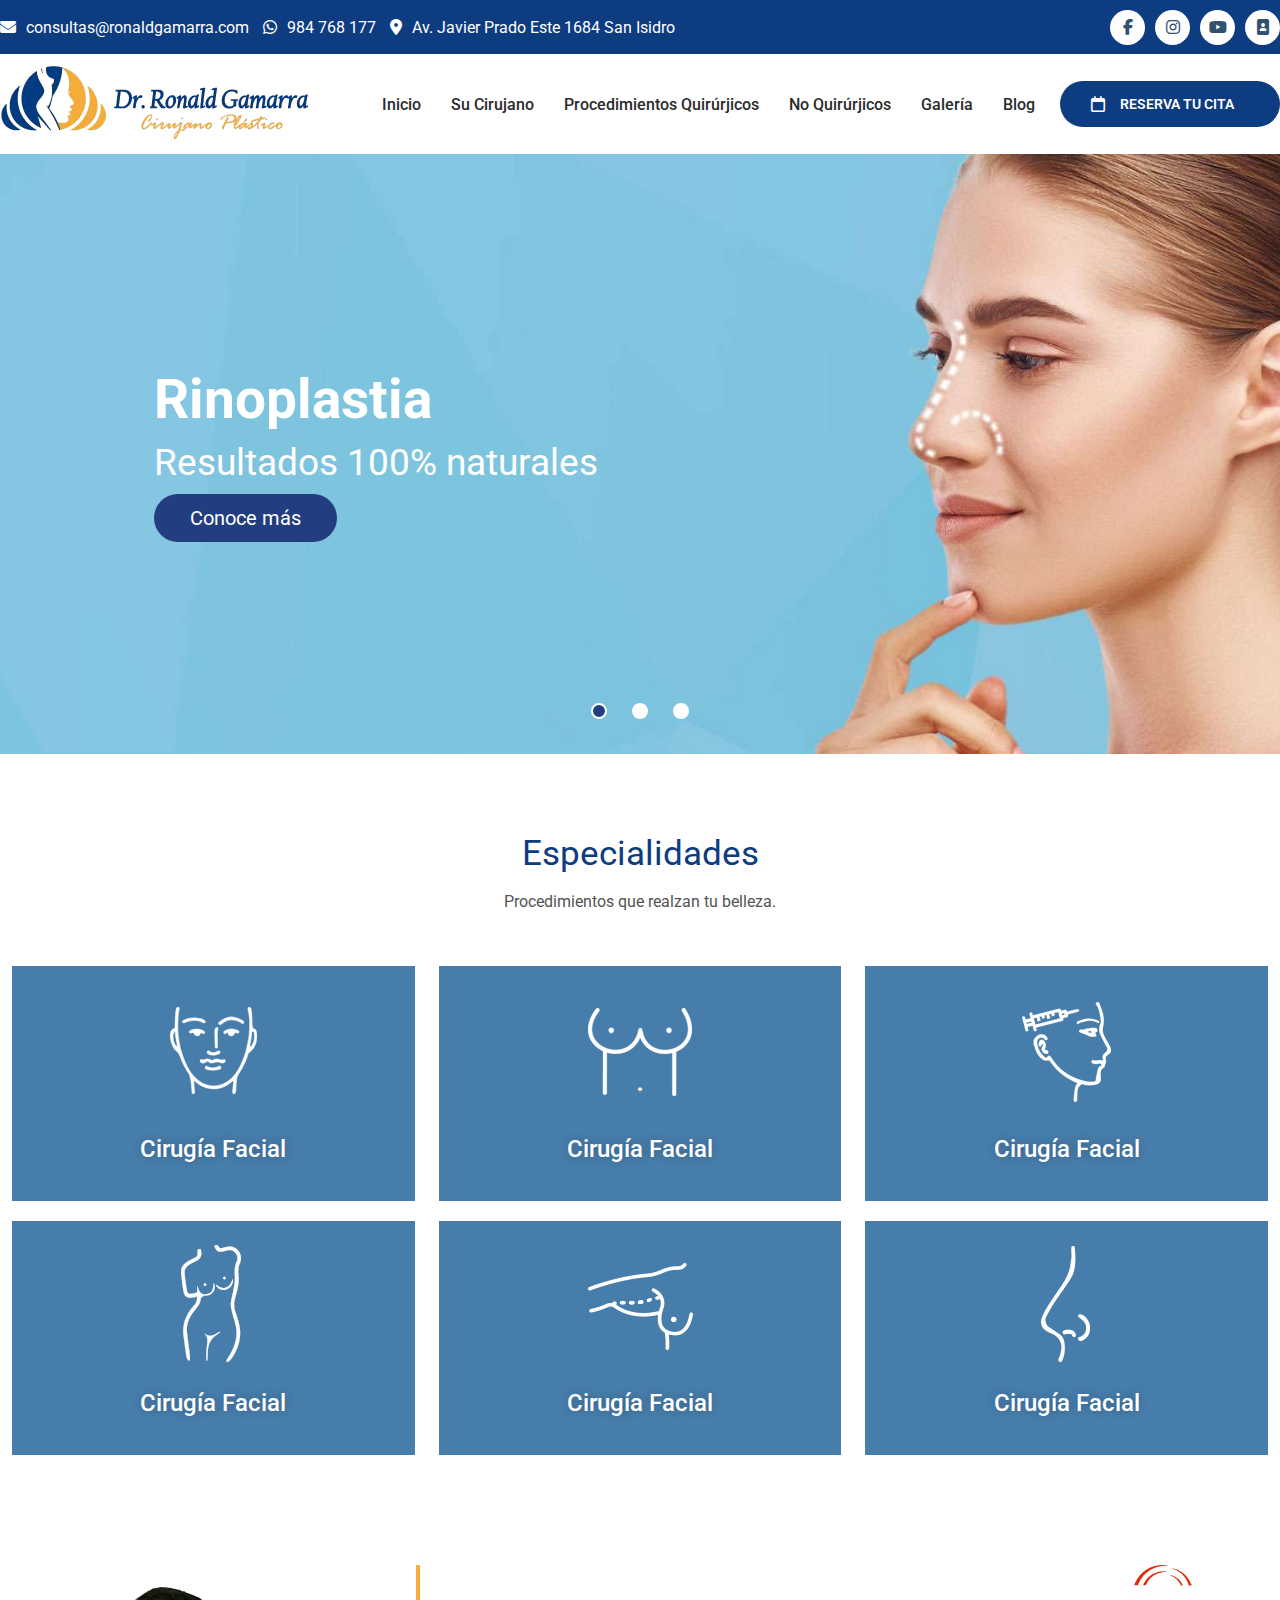
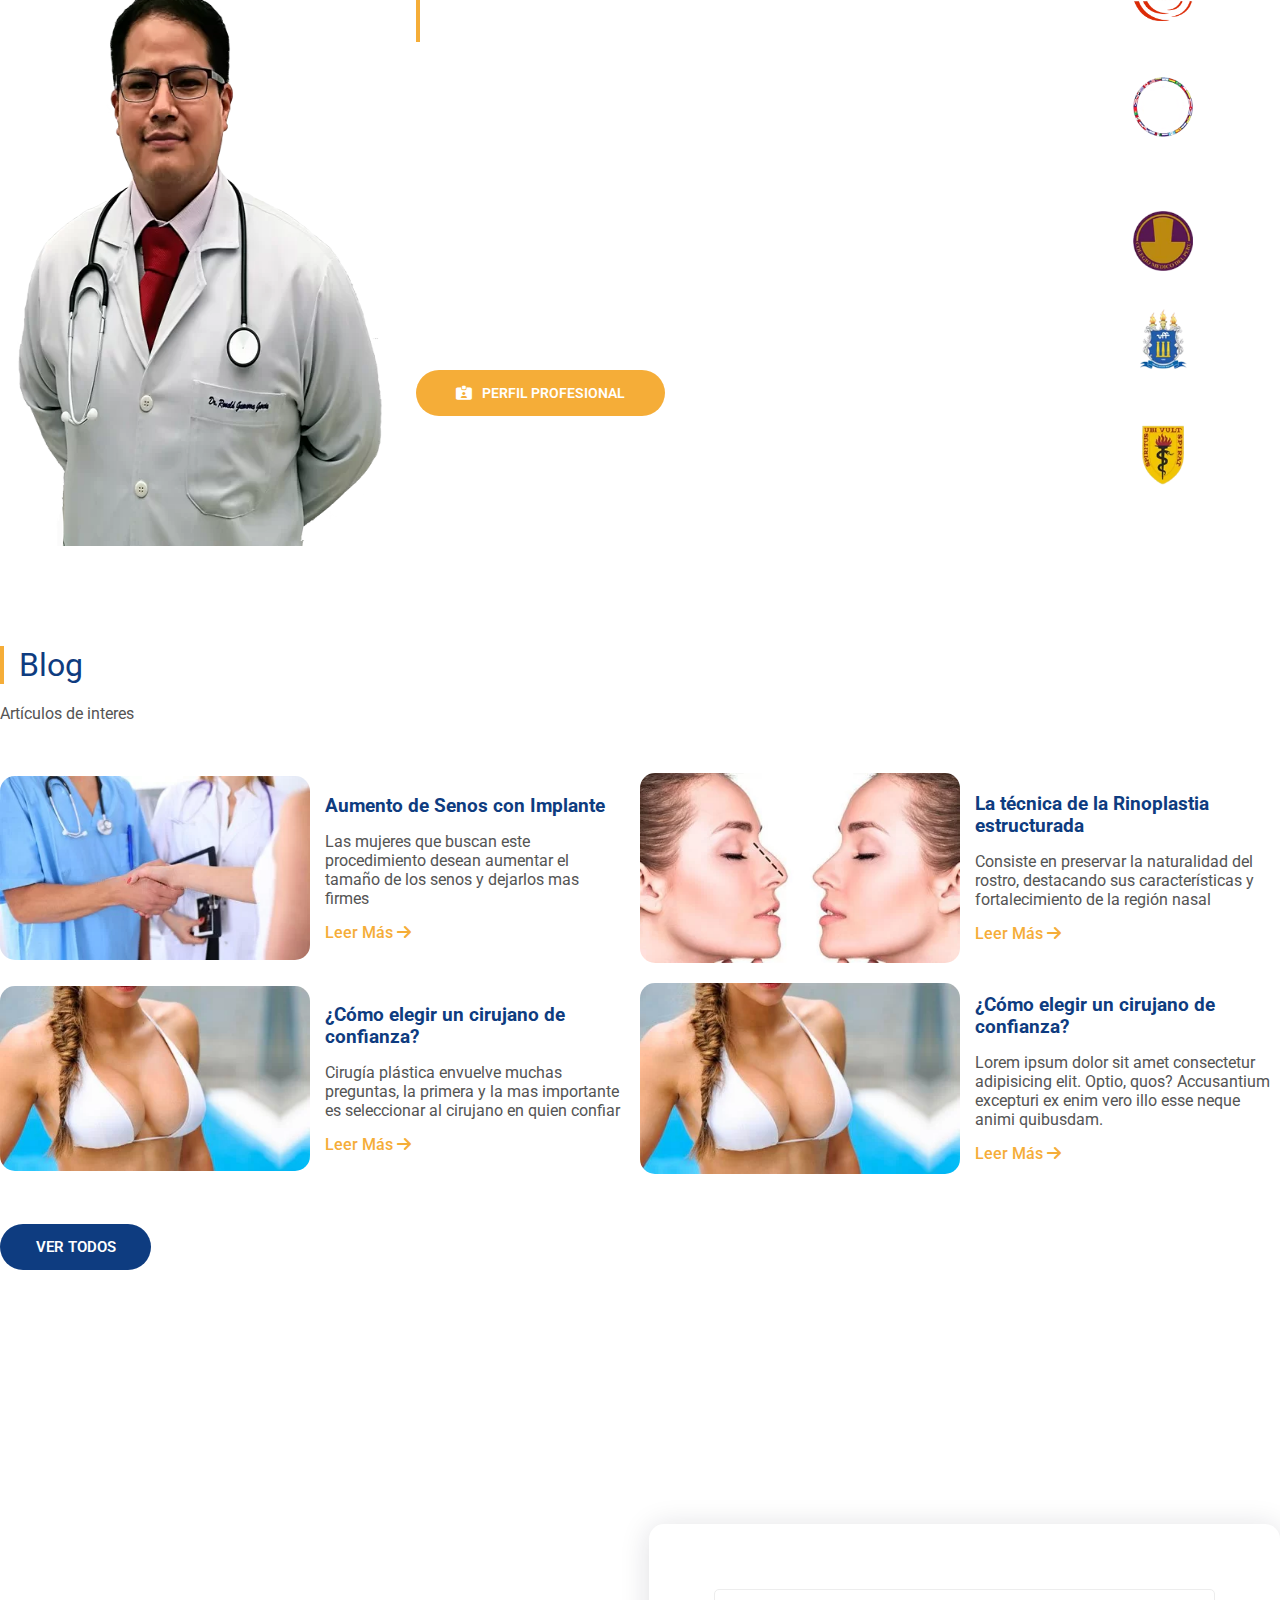
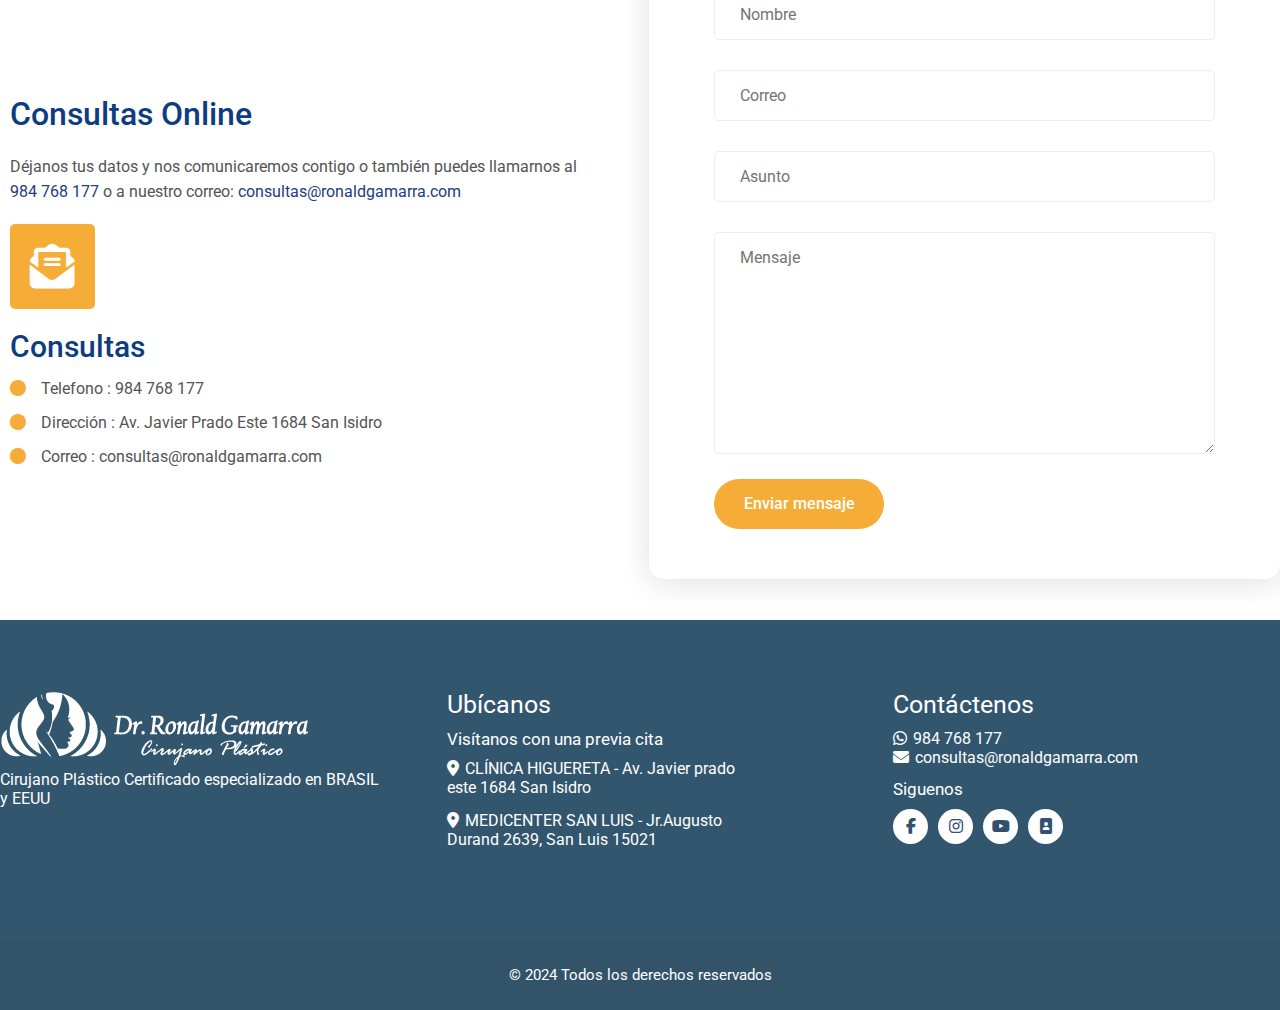
==== index.html @ 8dbb2a01 "cambiosSlider" ====
<!DOCTYPE html>
<html lang="en">
<head>
    <meta charset="UTF-8">
    <meta name="viewport" content="width=device-width, initial-scale=1.0">
    <meta name="description" content="Pagina de inicio del sitio web del Dr. Ronald Gamarra ">
    <title>Cirugia Plastica - Dr. Ronald Gamarra - Lima - Peru Dr. Ronald Gamarra</title>
    <link rel="stylesheet" href="https://cdnjs.cloudflare.com/ajax/libs/font-awesome/6.5.1/css/all.min.css">
    <link rel="stylesheet" href="css/style.css">
    <link rel="stylesheet" href="img/favicon.png">
</head>
<body>
    <header>
        <section class="header-info">
            <div class="container contentInformation">
                <div class="information">
                    <a href=""><i class="fa-solid fa-envelope"></i>consultas@ronaldgamarra.com</a>
                    <a href=""><i class="fa-brands fa-whatsapp"></i>984 768 177</a>
                    <a href=""><i class="fa-solid fa-location-dot"></i>Av. Javier Prado Este 1684 San Isidro</a>
                </div>
                <div class="links-reades">
                    <ul>
                        <li>
                            <a href=""><i class="fa-brands fa-facebook-f"></i></a>
                        </li>
                        <li>
                            <a href=""><i class="fa-brands fa-instagram"></i></a>
                        </li>
                        <li>
                            <a href=""><i class="fa-brands fa-youtube"></i></a>
                        </li>
                        <li>
                            <a href=""><i class="fa-solid fa-image-portrait"></i></a>
                        </li>
                    </ul>
                    <div>
                        <p>Menu</p>
                        <a href=""><i class="fa-solid fa-bars"></i></a>
                    </div>
                </div>
            </div>
        </section>
        <section class="navbar">
            <div class="container navbar__content">
                <div class="logoDr">
                    <img src="img/logo.webp" alt="">
                </div>
                <div class="nav">
                    <ul>
                        <li><a href="">Inicio</a></li>
                        <li><a href="">Su Cirujano</a></li>
                        <li><a href="">Procedimientos Quirúrjicos</a></li>
                        <li><a href="">No Quirúrjicos</a></li>
                        <li><a href="">Galería</a></li>
                        <li><a href="">Blog</a></li>
                        <li class="btn-nav" ><i class="fa-regular fa-calendar"></i><a href="" >Reserva tu cita</a></li>
                    </ul>
                </div>
            </div>
        </section>
        <section class="slider-header">
            <ul class="container-slider">
                <li class="slider-content slider1">
                    <img src="img/slider/rinoplastia-slider.jpg" alt="banner1">
                    <div class="content-slider" id="contentSlider1">
                        <h2>Rinoplastia</h2>
                        <p>Resultados 100% naturales</p>
                        <a class="btnSlider" href="">Conoce más</a>
                    </div>
                </li>
                <li class="slider-content slider2">
                    <img src="img/slider/abdominoplatia-slider.jpg" alt="banner2">
                    <div class="content-slider" id="contentSlider2">
                        <h2>Abdominoplastia</h2>
                        <p>Un abdomen plano y una cintura definida</p>
                        <a class="btnSlider" href="">Conoce más</a>
                    </div>
                </li>
                <li class="slider-content slider3">
                    <img src="img/slider/aumento-de-mamas-slider.jpg" alt="banner3">
                    <div class="content-slider" id="contentSlider3">
                        <h2>Aumento de Senos</h2>
                        <p>Rápida recuperación</p>
                        <a class="btnSlider" href="">Conoce más</a>
                    </div>
                </li>
            </ul>
            <ul class="slider-indicators">
                <!-- <i class="fa-regular fa-circle-dot"></i> -->
                <li id="btnSlider1" class="buttonActive"></li>
                <li id="btnSlider2"></li>
                <li id="btnSlider3"></li>
            </ul>
        </section>
    </header>
    <main>
        <!--Especialidades-->
        <section class="especialidades">
            <div class="container">
                <div class="row">
                    <div class="esp-title">
                        <h3>Especialidades</h3>
                        <p>Procedimientos que realzan tu belleza.</p>
                        <img
                            loading="lazy"
                            class="alignnone size-medium wp-image-29"
                            src="s/img/wp-content/uploads/2018/06/line-300x11.png.webp"
                            alt=""
                            width="300"
                            height="11"
                            srcset="https://www.ronaldgamarra.com/s/img/wp-content/uploads/2018/06/line.png.webp 300w, https://www.ronaldgamarra.com/s/img/wp-content/uploads/2018/06/line.png.webp 526w"
                            sizes="(max-width: 300px) 100vw, 300px"
                        />
                    </div>
                    <aside>
                        <a class="" href="">
                            <div class="servi-card" style="background-image: url(https://www.ronaldgamarra.com/wp-content/uploads/2018/06/facial.jpg);">
                                <div class="content-esp blanco">
                                    <p>
                                        <img loading="lazy" class="alignnone size-full wp-image-46" src="img/especialidad/facial.webp" alt="" width="116" height="117"/>
                                    </p>
                                    <h4>Cirugía Facial</h4>
                                </div>
                            </div>
                        </a>
                        <a class="" href="">
                            <div class="servi-card" style="background-image: url(https://www.ronaldgamarra.com/wp-content/uploads/2018/06/mamas.jpg);">
                                <div class="content-esp blanco">
                                    <p>
                                        <img loading="lazy" class="alignnone size-full wp-image-46" src="img/especialidad/mamarias.webp" alt="" width="116" height="117"/>
                                    </p>
                                    <h4>Cirugía Facial</h4>
                                </div>
                            </div>
                        </a>
                        <a class="" href="">
                            <div class="servi-card" style="background-image: url(https://www.ronaldgamarra.com/wp-content/uploads/2018/06/spa.jpg);">
                                <div class="content-esp blanco">
                                    <p>
                                        <img loading="lazy" class="alignnone size-full wp-image-46" src="img/especialidad/spa.webp" alt="" width="116" height="117"/>
                                    </p>
                                    <h4>Cirugía Facial</h4>
                                </div>
                            </div>
                        </a>
                        <a class="" href="">
                            <div class="servi-card" style="background-image: url(https://www.ronaldgamarra.com/wp-content/uploads/2018/06/contorno.jpg);">
                                <div class="content-esp blanco">
                                    <p>
                                        <img loading="lazy" class="alignnone size-full wp-image-46" src="img/especialidad/contorno.webp" alt="" width="116" height="117"/>
                                    </p>
                                    <h4>Cirugía Facial</h4>
                                </div>
                            </div>
                        </a>
                        <a class="" href="">
                            <div class="servi-card" style="background-image: url(https://www.ronaldgamarra.com/wp-content/uploads/2018/06/bariatria.jpg);">
                                <div class="content-esp blanco">
                                    <p>
                                        <img loading="lazy" class="alignnone size-full wp-image-46" src="img/especialidad/bariatria.webp" alt="" width="116" height="117"/>
                                    </p>
                                    <h4>Cirugía Facial</h4>
                                </div>
                            </div>
                        </a>
                        <a class="" href="">
                            <div class="servi-card" style="background-image: url(https://www.ronaldgamarra.com/wp-content/uploads/2018/06/rinoplastia.jpg);">
                                <div class="content-esp blanco">
                                    <p>
                                        <img loading="lazy" class="alignnone size-full wp-image-46" src="img/especialidad/rinoplastia.webp" alt="" width="116" height="117"/>
                                    </p>
                                    <h4>Cirugía Facial</h4>
                                </div>
                            </div>
                        </a>
                    </aside>
                    
                </div>
            </div>
        </section>

        <!--Doctor-->
        <section class="drInfo">
            <div class="container dr-section">
                <img src="img/doctor/dr-ronald-gamarra.webp" alt="doctorRonald">
                <div class="row">
                    <div class="about-dr">
                        <div class="title-about title-line">
                            <h1>Dr. Ronal Gamarra</h1>
                            <h3>Cirujano Plastico</h3>
                        </div>
                        <p>Cirujano Plástico Certificado especializado en BRASIL, país con la mayor referencia mundial en Cirugia Plastica.</p> 
                        <p>Miembro de la Sociedad Peruana de Cirugia Plastica</p>
                        <p>Médico-cirujano egresado de la Universidad Peruana Cayetano Heredia, Lima - Perú</p> 
                        <p>Trabajamos de manera ética, disciplinada y honesta con todos nuestros pacientes, ofreciendo la mejor asesoría y un equipo humano altamente calificado.</p>
                        <p> A través de nuestros conocimientos, experiencia y técnicas aprendidas logramos alcanzar los resultados naturales para nuestros pacientes.</p>
                        
                        <a class="btn-dr" href=""><i class="fa-solid fa-id-card-clip"></i> Perfil Profesional</a>
                    </div>
                    <aside class="estudios">
                        <div>
                            <img src="img/doctor/sociedad-peruana-cirugia-plastica.webp" alt="">
                            <p>Sociedad Peruana de Cirugia Plastica</p>
                        </div>
                        <div>
                            <img src="img/doctor/filacp-logo.webp" alt="">
                            <p>Federación IberolatinoAmericana de Cirugía Plástica</p>
                        </div>
                        <div>
                            <img src="img/doctor/estudios1.webp" alt="">
                            <p>Colegio Médico del Perú</p>
                        </div>
                        <div>
                            <img src="img/doctor/estudios2.webp" alt="">
                            <p>Universidad Federal Fluminense</p>
                        </div>
                        <div>
                            <img src="img/doctor/estudios.webp" alt="">
                            <p>Universidad Peruana Cayetano Heredia</p>
                        </div>
                    </aside>
                </div>
            </div>
        </section>

        <!--Blog-->
        <section class="blog">
            <div class="container contenido-blog">
                <div class="title-blog">
                    <h2 class="title-line">Blog</h2>
                    <p>Artículos de interes</p>
                </div>
                <div class="details-blog">
                    <article>
                        <img src="img/blog/blog1.webp" alt="blog1">
                        <div class="textBlog">
                            <h3>Aumento de Senos con Implante</h3>
                            <p>Las mujeres que buscan este procedimiento desean aumentar el tamaño de los senos y dejarlos mas firmes</p>
                            <a href="">Leer Más <i class="fa-solid fa-arrow-right"></i></a>
                        </div>
                    </article>
                    <article>
                        <img src="img/blog/blog2.webp" alt="blog2">
                        <div class="textBlog">
                            <h3>La técnica de la Rinoplastia estructurada</h3>
                            <p>Consiste en preservar la naturalidad del rostro, destacando sus características y fortalecimiento de la región nasal</p>
                            <a href="">Leer Más <i class="fa-solid fa-arrow-right"></i></a>
                        </div>
                    </article>
                    <article>
                        <img src="img/blog/blog3.webp" alt="blog3">
                        <div class="textBlog">
                            <h3>¿Cómo elegir un cirujano de confianza?</h3>
                            <p>Cirugía plástica envuelve muchas preguntas, la primera y la mas importante es seleccionar al cirujano en quien confiar</p>
                            <a href="">Leer Más <i class="fa-solid fa-arrow-right"></i></a>
                        </div>
                    </article>
                    <article>
                        <img src="img/blog/blog3.webp" alt="blog3">
                        <div class="textBlog">
                            <h3>¿Cómo elegir un cirujano de confianza?</h3>
                            <p>Lorem ipsum dolor sit amet consectetur adipisicing elit. Optio, quos? Accusantium excepturi ex enim vero illo esse neque animi quibusdam.</p>
                            <a href="">Leer Más <i class="fa-solid fa-arrow-right"></i></a>
                        </div>
                    </article>
                </div>
                <a class="btnVerTodos" href="">Ver todos</a>
            </div>
        </section>
        <!--formulario-->
        <section class="formulario">
            <div class="form-map">
                <iframe src="//www.google.com/maps/embed?pb=!1m18!1m12!1m3!1d3900.7652292466546!2d-77.00700868518659!3d-12.128209391413089!2m3!1f0!2f0!3f0!3m2!1i1024!2i768!4f13.1!3m3!1m2!1s0x9105c7ff4cd6d1fd%3A0x4e0784ae1469f464!2sCl%C3%ADnica%20Higuereta!5e0!3m2!1ses-419!2spe!4v1601075341489!5m2!1ses-419!2spe" width="100%" height="300"></iframe>
            </div>
            <div class="container">
                <div class="form-container">
                    <div class="form-info">
                        <div class="info-contact">
                            <h2>Consultas Online</h2>
                            <p>Déjanos tus datos y nos comunicaremos contigo o también puedes llamarnos al <a href="numero">984 768 177</a> o a nuestro correo: <a href="correo">consultas@ronaldgamarra.com</a></p>
                        </div>
                        <div class="consulta-info">
                            <div class="consulta">
                                <i class="fa-solid fa-envelope-open-text"></i>
                                <h2>Consultas</h2>
                                <ul>
                                    <li>
                                        <i class="fa-solid fa-circle"></i>
                                        Telefono : 984 768 177
                                    </li>
                                    <li>
                                        <i class="fa-solid fa-circle"></i>
                                        Dirección : Av. Javier Prado Este 1684 San Isidro
                                    </li>
                                    <li>
                                        <i class="fa-solid fa-circle"></i>
                                        Correo : consultas@ronaldgamarra.com
                                    </li>
                                </ul>
                            </div>
                        </div>
                    </div>
                    <form action="">
                        <input type="text" name="user_name" id="name" placeholder="Nombre">
                        <input type="email" name="user_email" id="mail" placeholder="Correo">
                        <input type="text" name="user_subject" id="subject" placeholder="Asunto">
                        <textarea name="user_area" id="area" cols="30" rows="10" placeholder="Mensaje"></textarea>
                        <button>Enviar mensaje</button>
                    </form>
                </div>
            </div>
        </section>
    </main>
    <footer class="footer">
        <div class="container footer-content">
            <div class="row-footer">
                <section class="dr-footer-section">
                    <img src="img/logo-blanco-footer.webp" alt="">
                    <p>Cirujano Plástico Certificado especializado en BRASIL y EEUU</p>
                </section>
                <section class="ubicanos-footer">
                    <h3>Ubícanos</h3>
                    <p>Visítanos con una previa cita</p>
                    <ul>
                        <li><a href=""><i class="fa-solid fa-location-dot"></i>CLÍNICA HIGUERETA - Av. Javier prado este 1684 San Isidro</a></li>
                        <li><a href=""><i class="fa-solid fa-location-dot"></i>MEDICENTER SAN LUIS - Jr.Augusto Durand 2639, San Luis 15021</a></li>
                    </ul>
                </section>
                <section class="contactenos-footer">
                    <h3>Contáctenos</h3>
                    <ul>
                        <li><a href=""><i class="fa-brands fa-whatsapp"></i>984 768 177</a></li>
                        <li><a href=""><i class="fa-solid fa-envelope"></i>consultas@ronaldgamarra.com</a></li>
                    </ul>
                    <p>Siguenos</p>
                    <ul class="links-reades-footer">
                        <li>
                            <a href=""><i class="fa-brands fa-facebook-f"></i></a>
                        </li>
                        <li>
                            <a href=""><i class="fa-brands fa-instagram"></i></a>
                        </li>
                        <li>
                            <a href=""><i class="fa-brands fa-youtube"></i></a>
                        </li>
                        <li>
                            <a href=""><i class="fa-solid fa-image-portrait"></i></a>
                        </li>
                    </ul>
                </section>
            </div>
        </div>
        <div class="copyright">
            <div class="container textcopy">
                <p>&copy; 2024 Todos los derechos reservados</p>
            </div>  
        </div>
    </footer>
    <script src="js/app.js"></script>
</body>
</html>
---- css/style.css ----
@import url('https://fonts.googleapis.com/css2?family=Roboto:wght@100;300;400;500;700&display=swap');
:root{
    --color-icono : #325070;
    --headertop-btn-sub : #0E3C80;
    --btnslider: #223D80;
    --btndoctor: #F5AD38;
    --navletter: #2B2B2B;
    --especialidades: #457baa;
    --texto: #545454;
    --footer: #33566F;
    --copyright: #335369;
}
div {
    display: block;
}
*{
    margin: 0;
    padding: 0;
    list-style: none;
    text-decoration: none;
    box-sizing: border-box;
    border: none;
    font-family:  'Roboto', sans-serif;
    outline: none;
    transition: .2s;
}
main section{
    width: 100%;
    padding: 50px 0;
}
.container{
    margin: 0 auto;
    max-width: 1280px;
}
/*-------- CONTENIDO INFORMACION HEADER --------*/
header{
    /* height: calc(100vh - 220px); */
}
.header-info{
    background-color: var(--headertop-btn-sub);
    height: 54px;
    display: flex;
    justify-content: center;
    align-items: center;
}
.contentInformation{
    display: flex;
    justify-content: center;
    align-items: center;
    width: 100%;
}
.information{
    width: 100%;
    justify-content: left;
    align-items: center;
    
}
.information a, .information a i{
    text-decoration: none;
    color: #ffffff;
    margin-right: 10px;
}
.links-reades ul{
    display: flex;
}
.links-reades ul li{
    background-color: #ffffff;
    margin-left: 10px;
    height: 35px;
    width: 35px;
    border-radius: 50%;
    display: flex;
    align-items: center;
    justify-content: center;
    cursor: pointer;
}
.links-reades ul li a{
    text-decoration: none;
    color: var(--color-icono);
}
.links-reades div{
    display: none;
}

/*-------- NAVBAR --------*/
.navbar{
    padding: 17px 0px;
    height: 100px;
    background-color: #ffffff;
}
.navbar__content{
    display: flex;
    justify-content: space-between;
    align-items: center;
    height: 100%;
}
.nav ul{
    display: flex;
    justify-content: center;
    align-items: center;
}
.nav ul li a{
    color: var(--navletter);
    font-weight: 500;
    margin: 0px 15px;
    position: relative;
    display: flex;
    align-items: center;
    justify-content: center;
}
.nav ul li:not(:last-child) a::before {
    content: '';
    width: 0;
    position: absolute;
    height: 2px;
    background-color: var(--color-icono);
    top: 100%;
    left: 0;
    transition: .2s;
}
.nav ul li a:hover::before {
    width: 100%;
}
.btn-nav{
    background-color: var(--headertop-btn-sub);
    color: #ffffff;
    margin-left: 10px;
    height: 46px;
    width: 220px;
    border-radius: 30px;
    display: flex;
    align-items: center;
    justify-content: center;
    cursor: pointer;
}
.nav ul .btn-nav a{
    color: #ffffff; 
    text-transform: uppercase;
    font-size: 14px;
    font-weight: 600;
}

/*-------- SLIDERS --------*/
.slider-header{
    width: 100%;
    height: auto;
    position: relative;
}
.container-slider{
    user-select: none;
}
.container-slider > li{
    width: 100%;
    height: 600px;
    position: relative;
    display: flex;
    justify-content: center;
    align-items: center;
}
.container-slider > li > *{
    position: absolute;
}
.container-slider > li:not(li:first-child){
    top: 0;
    opacity: 0;
    position: absolute;
}
.container-slider > li >img{
    width: 100%;
    object-fit: cover;
    height: 100%;
}
.container-slider > li .content-slider{
    height: 100%;
    top: 0;
    display: flex;
    flex-direction: column;
    justify-content: center;
    left: 12%;
    font-size: 2.3rem;
    gap: 10px;
    color: #fff;
    transition: transform .2s;
}
.container-slider > li:nth-child(2) .content-slider{
    right: 12%;
    left: unset;
    align-items: end;
}
.container-slider > li .content-slider .info-slider{
    height: auto;
}
.container-slider > li .content-slider .btnSlider{
    width: max-content;
    background-color: var(--btnslider);
    font-size: 1.5rem;
    padding: 12px 36px;
    border-radius: 30px;
    color: #fff;
    font-size: 20px;
    cursor: pointer;
}
.container-slider + ul{
    width: 100%;
    justify-content: center;
    position: absolute;
    bottom: 35px;
    gap: 25px;
    display: flex;
}
.slider-indicators li{
    width: 16px;
    height: 16px;
    border-radius: 50%;
    background-color: #fff;
    border: 2px solid #fff;
    display: flex;
    justify-content: center;
    align-items: center;
    cursor: pointer;
}
.buttonActive{
    background-color: var(--btnslider) !important;
}

/*-------- ESPECIALIDADES --------*/

.esp-title h3 {
    color: #0e3c80;
    font-size: 35px;
    line-height: 110%;
    margin: 1.9466666667rem 0 1.168rem 0;
    font-weight: 400;
}
.esp-title p {
    color: #545454;
    font-size: 16px;
    font-weight: 400;
    margin: 0 0 14px;
}
.esp-title img {
    margin: 10px;
}
.especialidades .row {
    display: flex;
    flex-direction: column;
}

.especialidades .row .esp-title {
    width: 100%;
    text-align: center;
}
.especialidades .row aside {
    content: "";
    width: 100%;
    display: table;
    clear: both;
}
.especialidades .row aside a {
    width: calc(100% / 3 - 1.5rem);
    float: left;
    box-sizing: border-box;
    min-height: 1px;
    margin: 0 0.75rem;
    min-height: 1px;
}
.servi-card {
    text-align: center;
    background-size: cover;
    background-position: center;
    padding: 24px 12px;
    position: relative;
    margin: 10px 0;
}
.servi-card:before {
    content: "";
    position: absolute;
    width: 100%;
    height: 100%;
    top: 0;
    left: 0;
    background: rgba(25, 93, 150, 0.8);
}
.content-esp {
    position: relative;
}
.blanco {
    color: #ffffff;
}
img {
    max-width: 100%;
}
.servi-card h4 {
    color: white;
    font-size: 24px;
    font-weight: 500;
    text-shadow: 0px 0px 10px rgba(4, 4, 4, 0.25);
    margin: 1.52rem 0 0.912rem 0;
    line-height: 110%;
}




/*-------- INFO DOCTOR --------*/
.drInfo{
    width: 100%;
    background: url("../img/doctor/fondo1.jpg") no-repeat fixed;
    background-size: cover;
}
.dr-section{
    display: flex;
    justify-content: space-between;
}
.dr-section > img{
    width: 404px;
    height: 581px;
}
.row{
    display: flex;
    justify-content: space-between;
    width: 100%;
}
.about-dr{
    color: #ffffff;
    padding: 0px 12px;
}
.about-dr p{
    font-size: 16px;
    margin-bottom: 14px;
}
.title-line{
    border-left: 4px solid var(--btndoctor);
    padding-left: 15px;
    margin: 0px 0px 20px;
}
.title-about h1{
    font-size: 32px;
    font-weight: 400;
}
.title-about h3{
    font-size: 20px;
    font-weight: 400;
    margin: 15px 0px 10px;
}
.btn-dr{
    color: #ffffff;
    text-transform: uppercase;
    background-color: var(--btndoctor);
    font-weight: 600;
    font-size: 14px;
    height: 46px;
    width: 249px;
    border-radius: 30px;
    display: flex;
    align-items: center;
    justify-content: center;
    cursor: pointer;
    margin-top: 100px;
}
.btn-dr i{
    margin-right: 10px;
}
.estudios div{
    display: flex;
    flex-direction: column;
    justify-content: center;
    align-items: center;
    color: #ffffff;
    font-size: 15px;
    text-align: center;
    margin-bottom: 20px;
}
.estudios div:first-child img{
    width: 100px;
}
.estudios div img{
    width: 60px;
}
.estudios div p{
    padding: 0px 30px;
}


/*-------- BLOG --------*/
.title-blog h2{
    color: var(--headertop-btn-sub);
    font-weight: 400;
    font-size: 32px;
}
.title-blog p{
    color: var(--texto);
    font-size: 16px;
}
.contenido-blog .details-blog{
    width: 100%;
    display: flex;
    flex-wrap: wrap;
    justify-content: space-between;
    margin: 40px 0;
}
.contenido-blog .details-blog article{
    flex: 0 0 50%;
    display: flex;
    align-items: center;
    padding: 10px 0;
}
.contenido-blog .details-blog article:not(article:nth-child(2)):not(article:last-child){
    padding-right: 20px;
}
.contenido-blog .details-blog article > img{
    width: 50%;
    border-radius: 15px;
    margin-right: 15px;
}
.contenido-blog .details-blog article .textBlog{
    width: 50%;
    height: max-content;
}
.textBlog h3{
    color: var(--headertop-btn-sub);
}
.contenido-blog .details-blog article .textBlog p{
    color: var(--texto);
    margin: 15px 0;
}
.contenido-blog .details-blog article .textBlog a{
    color: var(--btndoctor);
    font-weight: 500;
}
.contenido-blog .details-blog article .textBlog a:hover i{
    transform: translateX(10px);
}
.btnVerTodos{
    background-color: var(--headertop-btn-sub);
    color: #ffffff;
    height: 46px;
    width: 151px;
    font-size: 15px;
    font-weight: 600;
    border-radius: 30px;
    display: flex;
    align-items: center;
    justify-content: center;
    cursor: pointer;
    text-transform: uppercase;
}

/*-------- FORMULARIO-CONTACTO --------*/
.formulario{
    height: 100vh;
    padding-top: 0;
}
.form-container{
    display: flex;
}
.form-container .form-info{
    width: 50%;
    padding: 10px 50px 10px 10px;

}
.form-container .form-info .info-contact h2{
    font-size: 32px;
    margin-top: 40px;
    line-height: 80px;
    font-weight: 500;
    color: var(--headertop-btn-sub);
}
.form-container .form-info .info-contact p{
    line-height: 25px;
    font-size: 16px;
    color: var(--texto);
}
.form-container .form-info .info-contact p a{
    line-height: 25px;
    font-size: 16px;
    color: var(--btnslider);
}
.form-container .form-info .consulta-info{
    width: 100%;
}
.form-container .form-info .consulta-info .consulta > i{
    display: inline-block;
    padding: 20px;
    background-color: var(--btndoctor);
    border-radius: 5px;
    margin-top: 20px;
    font-size: 45px;
    color: #fff;
    margin-bottom: 20px;
}
.form-container .form-info .consulta-info .consulta h2{
    font-size: 30px;
    font-weight: 500;
    color: var(--headertop-btn-sub);
}
.form-container .form-info .consulta-info .consulta > ul li{
    display: flex;
    align-items: center;
    margin-bottom: 10px;
    margin-top: 15px;
    color: var(--texto);
}
.form-container .form-info .consulta-info .consulta > ul > li i{
    color: var(--btndoctor);
    margin-right: 15px;
    font-size: 16px;
}
.form-container form{
    width: 50%;
    background-color: #fff;
    box-shadow: 0px 3px 30px 0px rgba(24.00000126050871, 22.000001393193834, 43.0000000000001, 0.14);
    border-radius: 15px;
    padding: 50px 65px;
    margin-left: 20px;
    display: flex;
    flex-direction: column;
    transform: translateY(-100px);
}
.form-container form input, .form-container form textarea{
    width: 100%;
    border: 1px solid #ededed;
    padding: 15px 25px;
    font-size: 16px;
    margin: 15px 0;
    border-radius: 5px;
}
.form-container form button{
    display: flex;
    justify-content: center;
    align-items: center;
    cursor: pointer;
    background-color: var(--btndoctor);
    height: 50px;
    width: 170px;
    color: #ffffff;
    border-radius: 30px;
    font-size: 16px;
    font-weight: 500;
    margin-top: 10px;
}

/*-------- FOOTER --------*/
.footer {
    background-color: var(--footer);
    height: 390px;
    position: relative;
}
.footer-content{
    padding-top: 70px;
}
.row-footer{
    display: flex;
    justify-content: space-between;
}
.row-footer section{
    width: calc(100% / 3 - 40px);
}
.dr-footer-section p{
    color: #ffffff;
    font-size: 16px;
}
.ubicanos-footer{
    width: fit-content;
}
.ubicanos-footer h3{
    font-size: 25px;
    color: #ffffff;
    font-weight: 400;
    margin-bottom: 10px;
}
.ubicanos-footer p{
    font-size: 17px;
    color: #ffffff;
    font-weight: 400;
    margin-bottom: 10px;
}
.ubicanos-footer ul {
    width: 80%;
}
.ubicanos-footer ul li{
    margin-bottom: 14px;
}
.ubicanos-footer ul li i {
    margin-right: 6px;
}
.ubicanos-footer ul li a{
    font-size: 16px;
    color: #ffffff;
    font-weight: 400;
}

.contactenos-footer h3{
    font-size: 25px;
    color: #ffffff;
    font-weight: 400;
    margin-bottom: 10px;
}
.contactenos-footer p{
    font-size: 17px;
    color: #ffffff;
    font-weight: 400;
    margin-bottom: 10px;
    margin-top: 12px;
}
.contactenos-footer h3 + ul li i {
    margin-right: 6px;
}
.contactenos-footer ul li a{
    font-size: 16px;
    color: #ffffff;
    font-weight: 400;
}
.links-reades-footer{
    gap: 10px;
    display: flex;
}
.links-reades-footer li a i{
    color: var(--color-icono);
}

.links-reades-footer li a{
    color: var(--btnslider);
    background-color: #ffffff;
    height: 35px;
    width: 35px;
    border-radius: 50%;
    display: flex;
    align-items: center;
    justify-content: center;
    cursor: pointer;
}
.copyright{
    width: 100%;
    background-color: var(--copyright);
    height: 70px;
    display: flex;
    font-size: 15px;
    justify-content: center;
    align-items: center;
    position: absolute;
    bottom: 0;
}
.textcopy p{
    color: #ffffff;
}
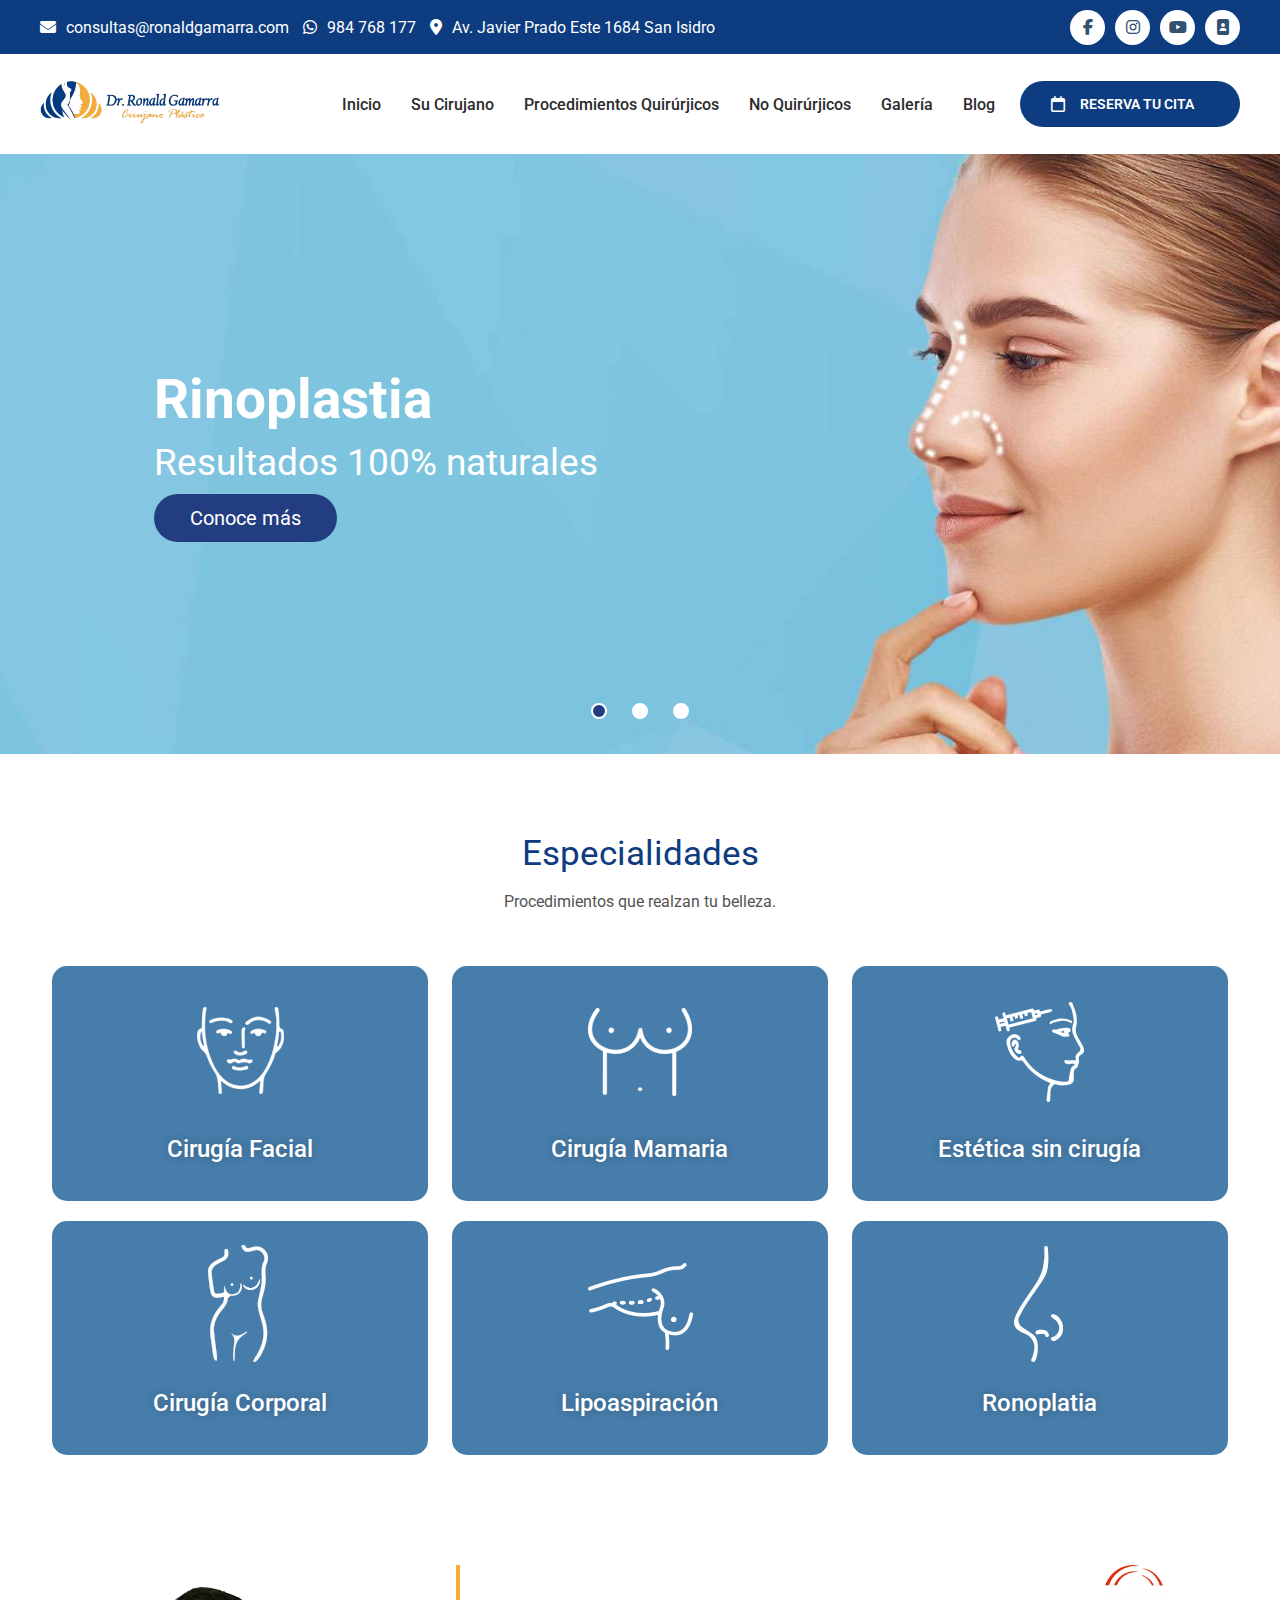
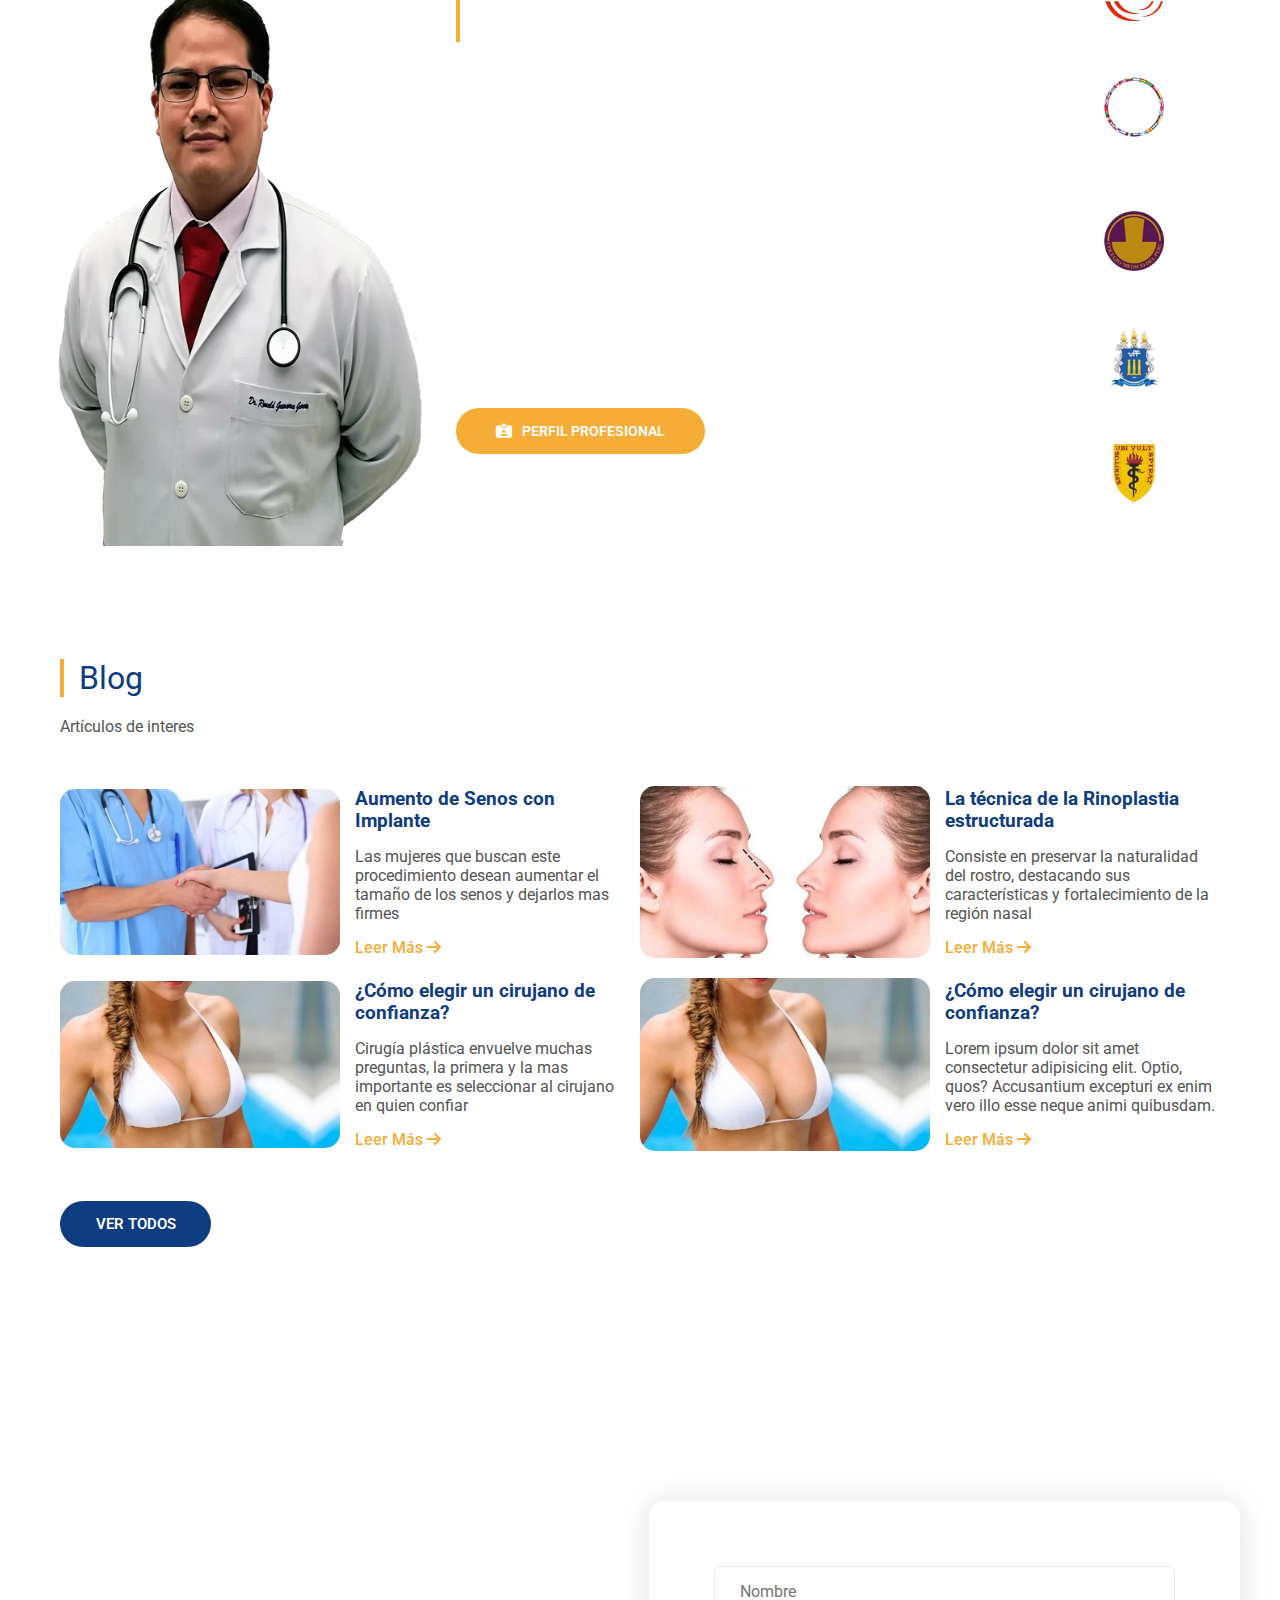
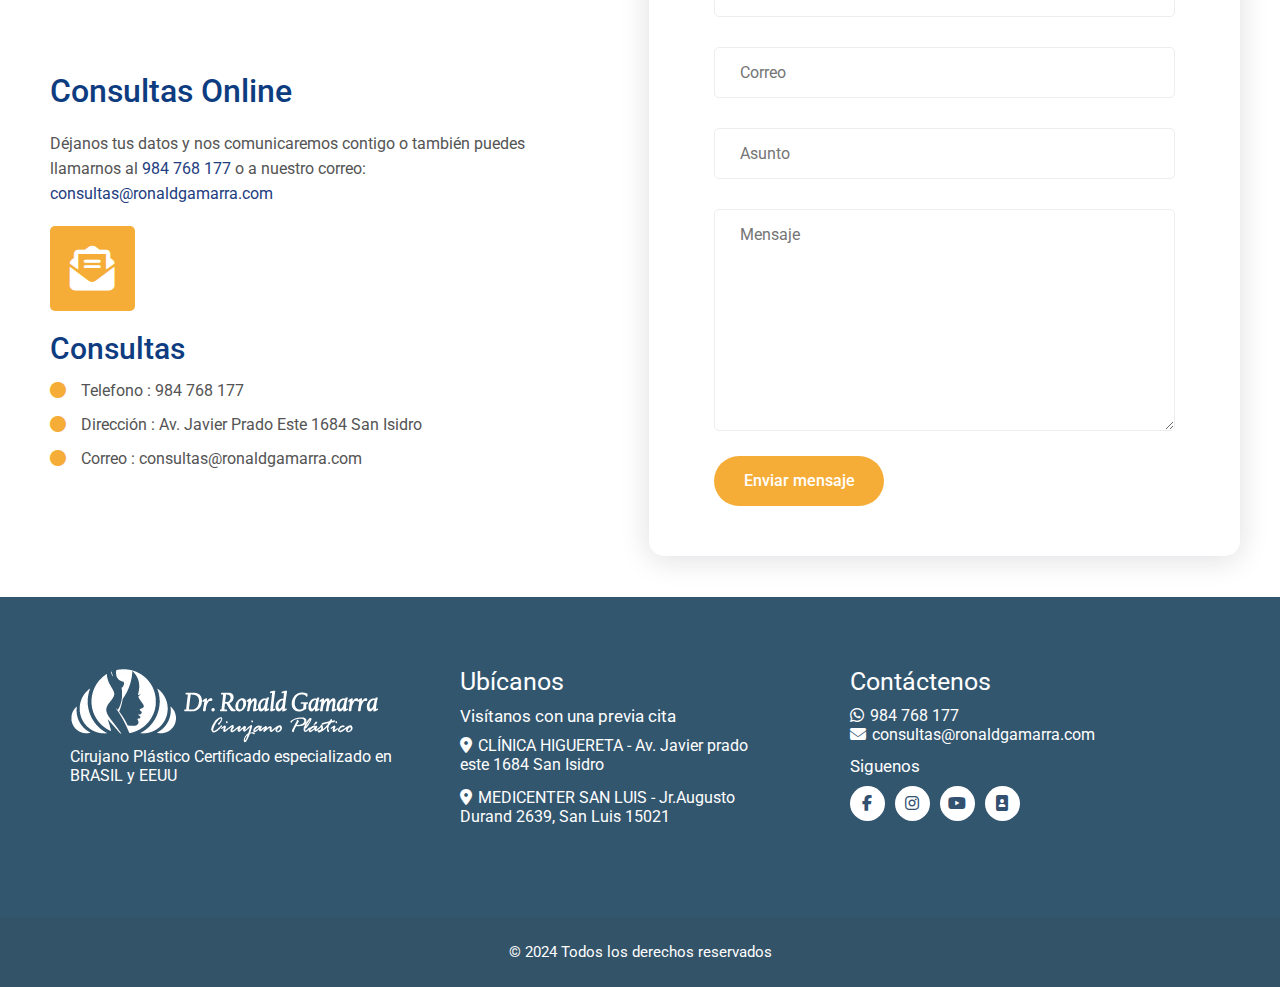
==== commit c775b060: "cambiosResponsivo" ====
--- a/index.html
+++ b/index.html
@@ -7,6 +7,7 @@
     <title>Cirugia Plastica - Dr. Ronald Gamarra - Lima - Peru Dr. Ronald Gamarra</title>
     <link rel="stylesheet" href="https://cdnjs.cloudflare.com/ajax/libs/font-awesome/6.5.1/css/all.min.css">
     <link rel="stylesheet" href="css/style.css">
+    <link rel="stylesheet" href="css/media.css">
     <link rel="stylesheet" href="img/favicon.png">
 </head>
 <body>
@@ -18,7 +19,7 @@
                     <a href=""><i class="fa-brands fa-whatsapp"></i>984 768 177</a>
                     <a href=""><i class="fa-solid fa-location-dot"></i>Av. Javier Prado Este 1684 San Isidro</a>
                 </div>
-                <div class="links-reades">
+                <div class="links-redes">
                     <ul>
                         <li>
                             <a href=""><i class="fa-brands fa-facebook-f"></i></a>
@@ -33,7 +34,7 @@
                             <a href=""><i class="fa-solid fa-image-portrait"></i></a>
                         </li>
                     </ul>
-                    <div>
+                    <div class="menu-icon">
                         <p>Menu</p>
                         <a href=""><i class="fa-solid fa-bars"></i></a>
                     </div>
@@ -129,7 +130,7 @@
                                     <p>
                                         <img loading="lazy" class="alignnone size-full wp-image-46" src="img/especialidad/mamarias.webp" alt="" width="116" height="117"/>
                                     </p>
-                                    <h4>Cirugía Facial</h4>
+                                    <h4>Cirugía Mamaria</h4>
                                 </div>
                             </div>
                         </a>
@@ -139,7 +140,7 @@
                                     <p>
                                         <img loading="lazy" class="alignnone size-full wp-image-46" src="img/especialidad/spa.webp" alt="" width="116" height="117"/>
                                     </p>
-                                    <h4>Cirugía Facial</h4>
+                                    <h4>Estética sin cirugía</h4>
                                 </div>
                             </div>
                         </a>
@@ -149,7 +150,7 @@
                                     <p>
                                         <img loading="lazy" class="alignnone size-full wp-image-46" src="img/especialidad/contorno.webp" alt="" width="116" height="117"/>
                                     </p>
-                                    <h4>Cirugía Facial</h4>
+                                    <h4>Cirugía Corporal</h4>
                                 </div>
                             </div>
                         </a>
@@ -159,7 +160,7 @@
                                     <p>
                                         <img loading="lazy" class="alignnone size-full wp-image-46" src="img/especialidad/bariatria.webp" alt="" width="116" height="117"/>
                                     </p>
-                                    <h4>Cirugía Facial</h4>
+                                    <h4>Lipoaspiración</h4>
                                 </div>
                             </div>
                         </a>
@@ -169,7 +170,7 @@
                                     <p>
                                         <img loading="lazy" class="alignnone size-full wp-image-46" src="img/especialidad/rinoplastia.webp" alt="" width="116" height="117"/>
                                     </p>
-                                    <h4>Cirugía Facial</h4>
+                                    <h4>Ronoplatia</h4>
                                 </div>
                             </div>
                         </a>
--- a/css/style.css
+++ b/css/style.css
@@ -60,10 +60,10 @@
     color: #ffffff;
     margin-right: 10px;
 }
-.links-reades ul{
-    display: flex;
-}
-.links-reades ul li{
+.links-redes ul{
+    display: flex;
+}
+.links-redes ul li{
     background-color: #ffffff;
     margin-left: 10px;
     height: 35px;
@@ -74,11 +74,11 @@
     justify-content: center;
     cursor: pointer;
 }
-.links-reades ul li a{
+.links-redes ul li a{
     text-decoration: none;
     color: var(--color-icono);
 }
-.links-reades div{
+.links-redes div{
     display: none;
 }
 
@@ -271,6 +271,7 @@
     padding: 24px 12px;
     position: relative;
     margin: 10px 0;
+    border-radius: 15px;
 }
 .servi-card:before {
     content: "";
@@ -280,6 +281,7 @@
     top: 0;
     left: 0;
     background: rgba(25, 93, 150, 0.8);
+    border-radius: 15px;
 }
 .content-esp {
     position: relative;
@@ -298,9 +300,6 @@
     margin: 1.52rem 0 0.912rem 0;
     line-height: 110%;
 }
-
-
-
 
 /*-------- INFO DOCTOR --------*/
 .drInfo{
--- a/css/media.css
+++ b/css/media.css
@@ -0,0 +1,351 @@
+@media screen and (max-width: 1280px){
+     /*____ Content ____*/
+    .container{
+        margin: 0 auto;
+        max-width:  1200px;
+        width: 100%;
+    }
+    /*____ NAVBAR ____*/
+    .navbar .navbar__content {
+        justify-content: space-between;
+    }
+    .navbar .navbar__content .logoDr{
+        width: 15%;
+    }
+    .nav ul{
+        display: flex;
+        justify-content: center;
+        align-items: center;
+    }
+
+    /*____ BLOG ____*/
+    .contenido-blog{
+        padding: 0px 20px;
+    }
+    
+    /*____ CONSULTAS ____*/
+    
+    
+    /*____ FOOTER ____*/
+    .row-footer {
+        display: flex;
+        justify-content: space-evenly;
+    }
+    .copyright {
+        text-align: center;
+    }
+}
+
+@media screen and (max-width: 1050px) {
+    .contenido-blog .details-blog article {
+        flex-direction: column;
+        margin: auto;
+        justify-content: center;
+    }
+    .contenido-blog .details-blog article > img {
+        width: 90%;
+        border-radius: 15px;
+        margin-right: 15px;
+    }
+    .contenido-blog .details-blog article .textBlog {
+        width: 90%;
+        height: max-content;
+    }
+}   
+
+@media screen and (max-width: 990px){
+    .container{
+        max-width: 90%;
+    }
+    /*____ HEADER ____*/
+    .information a, .information a i{
+        text-decoration: none;
+        color: #ffffff;
+        margin-right: 10px;
+        font-size: 13px;
+    }
+    .links-redes ul li{
+        background-color: #ffffff;
+        margin-left: 10px;
+        height: 25px;
+        width: 25px;
+        border-radius: 50%;
+        display: flex;
+        align-items: center;
+        justify-content: center;
+        cursor: pointer;
+    }
+    /*____ NAVBAR ____*/
+    .navbar .navbar__content .logoDr{
+        width: 180px;
+    }
+    .logoDr img{
+        width: 100%;
+        height: auto;
+        object-fit: cover;
+    }
+    .nav ul li a{
+        font-weight: 500;
+        font-size: 12px;
+    }
+    .btn-nav{
+        background-color: var(--headertop-btn-sub);
+        color: #ffffff;
+        height: 46px;
+        width: 150px;
+        cursor: pointer;
+    }
+    .nav ul .btn-nav a{
+        color: #ffffff;
+        text-transform: uppercase;
+        font-size: 13px;
+        font-weight: 600;
+        margin: 0 5px;
+    }
+    /*____ SLIDER ____*/
+    .content-slider h2{
+        font-size: 36px;
+    }
+    .content-slider p{
+        font-size: 24px;
+    }
+    .container-slider > li .content-slider .btnSlider{
+        width: max-content;
+        background-color: var(--btnslider);
+        padding: 12px 26px;
+        border-radius: 30px;
+        color: #fff;
+        font-size: 18px;
+        cursor: pointer;
+    }
+    .container-slider > li{
+        width: 100%;
+        height: 400px;
+    }
+    /*____ ESPECIALIDADES ____*/
+    .especialidades .row aside a {
+        width: 100%;
+        box-sizing: border-box;
+        min-height: 1px;
+        margin: 15px 0px;
+        min-height: 1px;
+    }
+    
+    /*____ BLOG ____*/
+    .contenido-blog .details-blog article {
+        display: flex;
+        flex-wrap: wrap;
+        
+    }
+    .contenido-blog .details-blog article:not(article:nth-child(2)):not(article:last-child){
+        align-items: flex-start;
+    }
+    .contenido-blog .details-blog article:not(article:nth-child(1)):not(article:nth-child(3)){
+        align-items: flex-end;
+    }
+    .contenido-blog .details-blog article > img{
+        width: 100%;
+        height: 200px;
+        object-fit: cover;
+        margin: 0;
+    }
+    .contenido-blog .details-blog article .textBlog{
+        width: 100%;
+        margin-top: 10px;
+    }
+    /*____ FORM ____*/
+    .formulario{
+        height: auto;
+        padding-bottom: 0;
+    }
+    .form-container form{
+        width: 50%;
+        background-color: #fff;
+        box-shadow: 0px 3px 30px 0px rgba(24.00000126050871, 22.000001393193834, 43.0000000000001, 0.14);
+        border-radius: 15px;
+        padding: 20px 35px;
+        margin-left: 20px;
+        display: flex;
+        flex-direction: column;
+        transform: translateY(-100px);
+    }
+    .footer{
+        height: auto;
+    }
+    .row-footer{
+        flex-direction: column;
+        justify-content: center;
+        align-items: center;
+    }
+    .row-footer > section{
+        width: 100%;
+    }
+}
+@media screen and (max-width: 768px){
+    .container{
+        max-width: 90%;
+    }
+    /*____ BLOG ____*/
+    .contenido-blog .details-blog {
+        display: flex;
+        flex-direction: column;
+        margin: 40px 0;
+    }
+    
+    .contenido-blog .details-blog article {
+        width: 100%; 
+        padding: 10px 0;
+        margin-bottom: 20px; 
+    }
+    
+    .contenido-blog .details-blog article > img {
+        width: 100%;
+        border-radius: 15px;
+        margin-bottom: 15px; 
+    }
+    
+    .contenido-blog .details-blog article .textBlog {
+        width: 100%; 
+    }
+    
+}
+@media screen and (max-width: 576px){
+    .container{
+        max-width: 90%;
+    }
+
+    /*____ INFORMACION ____*/
+
+    .information a, .information a i{
+        text-decoration: none;
+        color: #ffffff;
+        margin-right: 10px;
+        display: flex;
+        font-size: 11px;
+    }
+
+    /*____ ESPECIALIDADES ____*/
+
+    .especialidades .row aside a {
+        width: calc(100% / 2 - 1.5rem);
+        margin: 0 0.75rem;
+    }
+    .servi-card {
+        text-align: center;
+        padding: 30px 15px;
+        border-radius: 15px;
+    }
+    .blanco {
+        color: #ffffff;
+    }
+    .servi-card h4 {
+        color: white;
+        font-size: 16px;
+        font-weight: 500;
+    }
+    
+    /*____ PARTE DEL DOCTOR ____*/
+
+    .dr-section{
+        flex-direction: column;
+        align-items: center;
+    }
+    .dr-section > img{
+        margin-bottom: 30px;
+    }
+    .btn-dr{
+        margin-top: 35px;
+    }
+    .row{
+        display: flex;
+        flex-direction: column;
+    }
+    .about-dr{
+        padding: 30px 12px;
+    }
+    .estudios{
+        display: grid;
+        grid-template-columns: auto auto auto;
+        justify-content: center;
+        gap: 20px;
+        padding: 0px 12px;
+    }
+    .estudios div{
+        color: #ffffff;
+        font-size: 15px;
+        text-align: center;
+        margin-bottom: 20px;   
+        width: 100%;
+        
+    }
+    .estudios div:first-child img{
+        width: 120px;
+        height: 80px;
+    }
+    .estudios div img{
+        width: 80px;
+        max-width: 100%;
+    }
+    .estudios div:last-child{
+        grid-column: span 1;
+    }
+    .estudios div p {
+        padding: 30px 0px;
+    }
+
+    /*____ BLOG ____*/
+    .contenido-blog .details-blog article:not(article:nth-child(2)):not(article:last-child){
+        padding: 0;
+    }
+    .contenido-blog .details-blog{
+        margin: 0;
+    }
+
+    .title-blog p{
+        color: var(--texto);
+        font-size: 16px;
+        margin-bottom: 25px;
+    }
+
+    .btnVerTodos{
+        background-color: var(--headertop-btn-sub);
+        color: #ffffff;
+        height: 46px;
+        width: 151px;
+        font-size: 14px;
+
+    }
+
+    /*formulario*/
+    .form-container{
+        display: flex;
+        flex-direction: column;
+        text-align: left;
+    }
+    .form-container form{
+        transform: none;
+        width: 100%;
+        margin: 20px 0 40px 0;
+    }
+    .form-container .form-info{
+        width: 100%;
+    }
+
+    /*Footer*/
+    
+    .ubicanos-footer h3{
+        font-size: 23px;
+        margin-top: 15px;
+    }
+
+    .ubicanos-footer p{
+        font-size: 17px;
+    }
+
+    .footer-content{
+        padding-top: 20px;
+    }
+}
+@media screen and (max-width: 390px){
+    
+}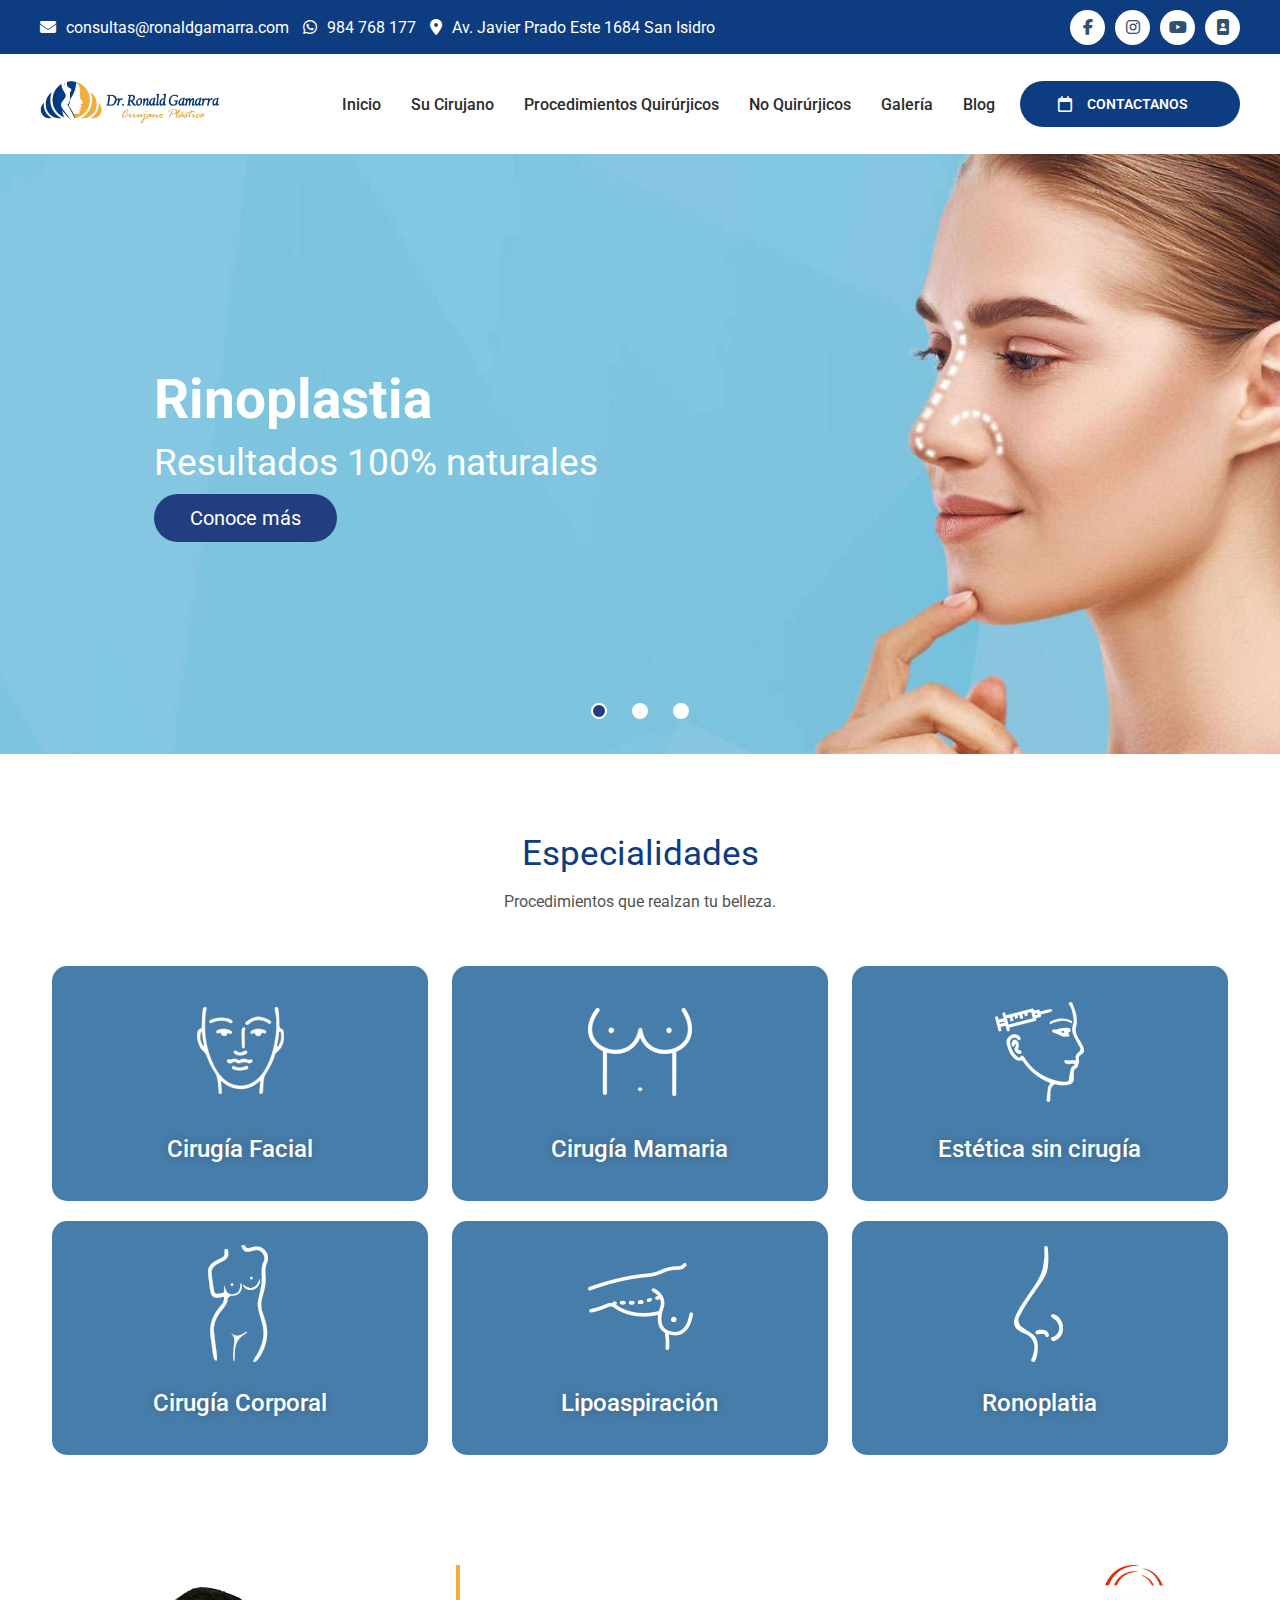
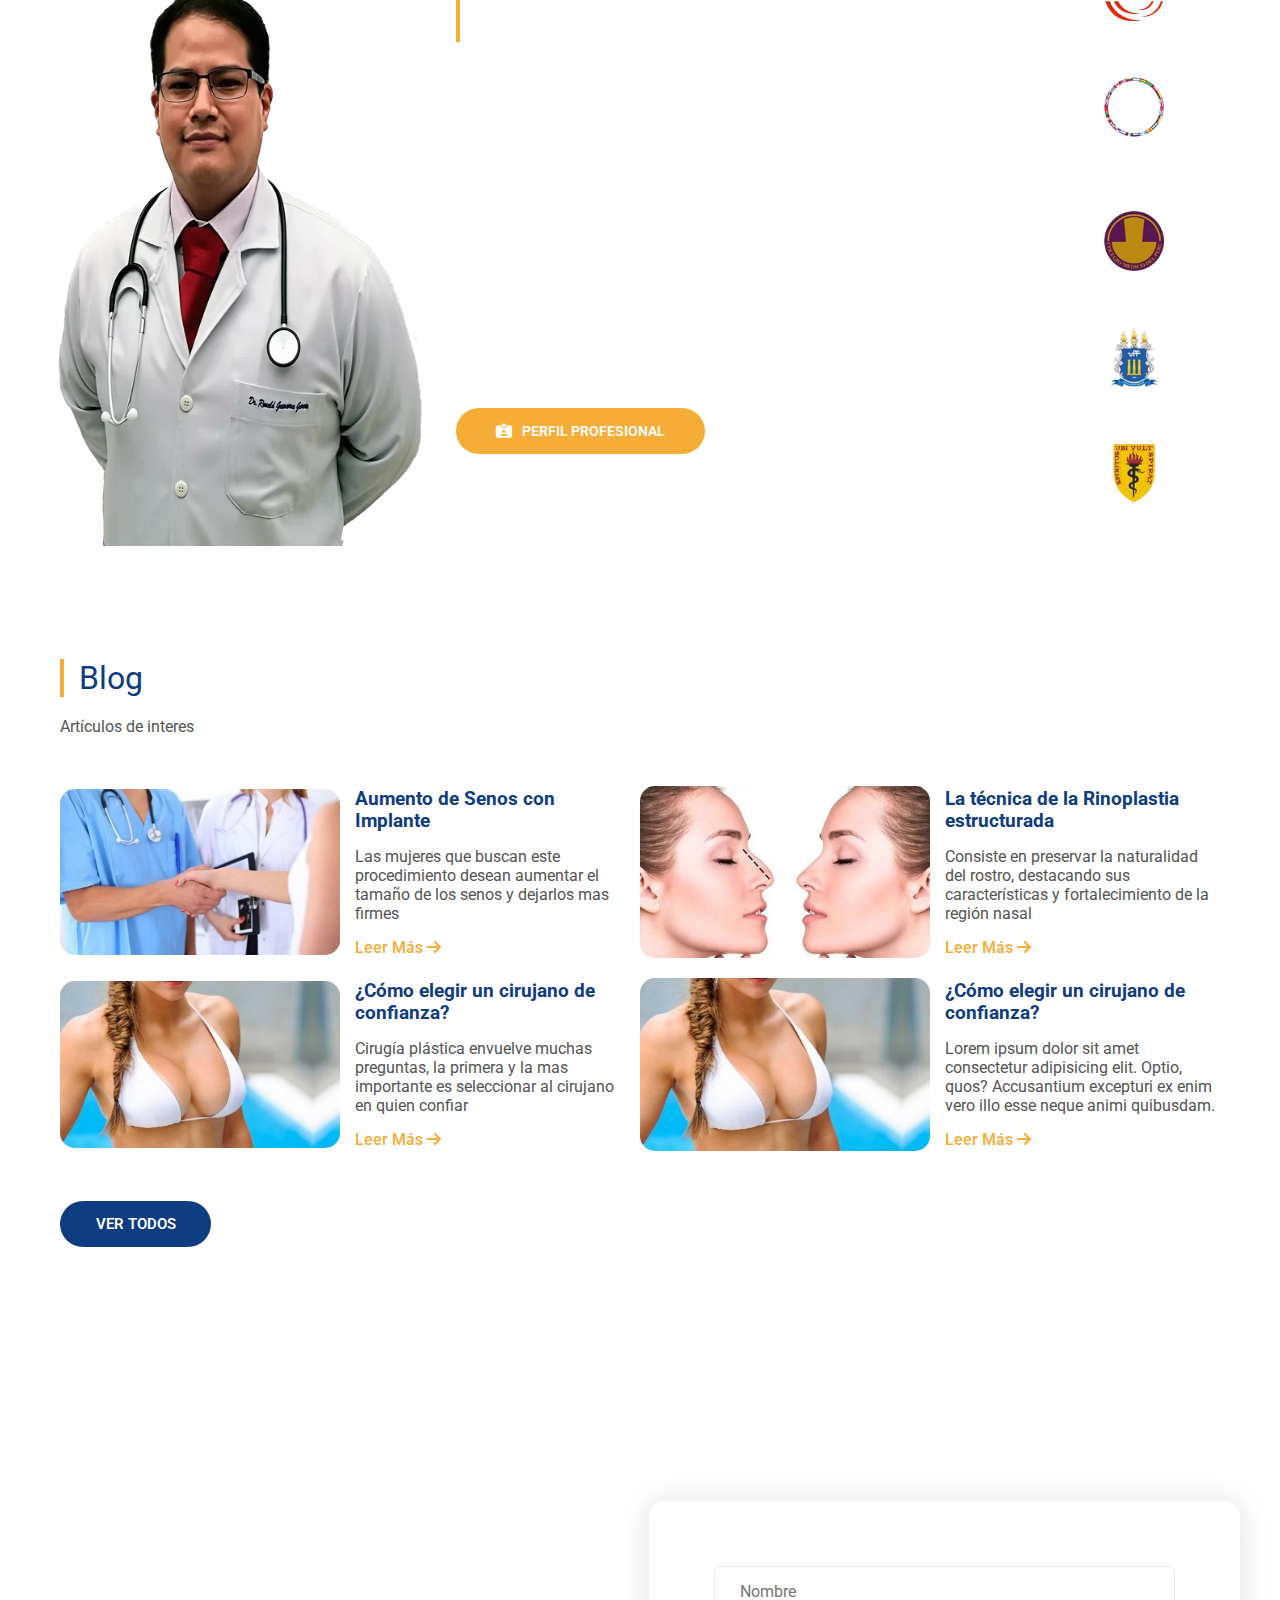
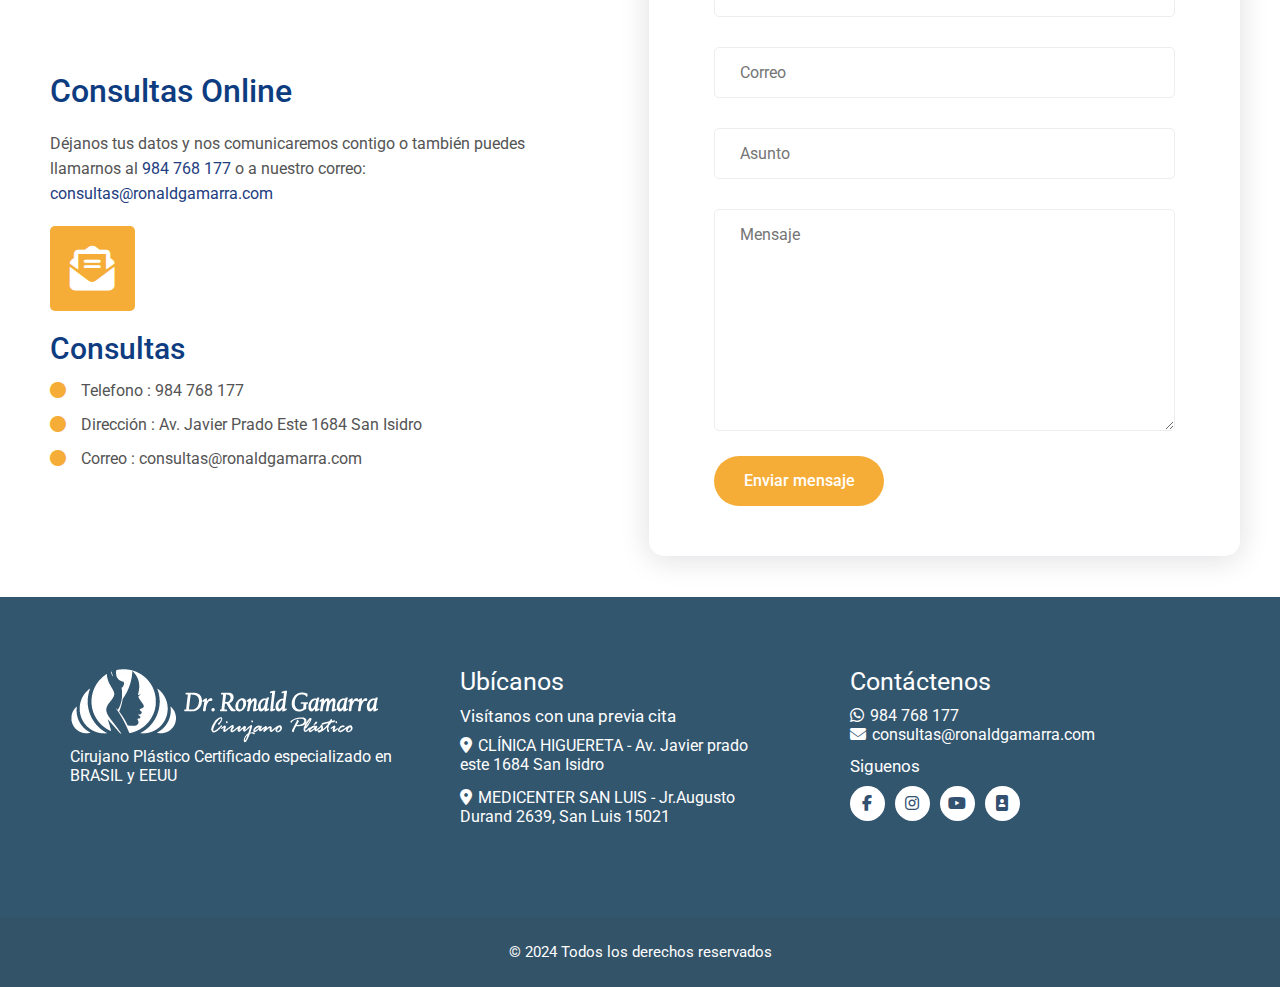
==== commit 83289049: "creacion de archivos" ====
--- a/index.html
+++ b/index.html
@@ -7,58 +7,14 @@
     <title>Cirugia Plastica - Dr. Ronald Gamarra - Lima - Peru Dr. Ronald Gamarra</title>
     <link rel="stylesheet" href="https://cdnjs.cloudflare.com/ajax/libs/font-awesome/6.5.1/css/all.min.css">
     <link rel="stylesheet" href="css/style.css">
+    <link rel="stylesheet" href="css/components/header.css">
+    <link rel="stylesheet" href="css/components/footer.css">
     <link rel="stylesheet" href="css/media.css">
-    <link rel="stylesheet" href="img/favicon.png">
+    <link rel="shortcut icon" href="img/favicon.png" type="image/x-icon">
 </head>
 <body>
-    <header>
-        <section class="header-info">
-            <div class="container contentInformation">
-                <div class="information">
-                    <a href=""><i class="fa-solid fa-envelope"></i>consultas@ronaldgamarra.com</a>
-                    <a href=""><i class="fa-brands fa-whatsapp"></i>984 768 177</a>
-                    <a href=""><i class="fa-solid fa-location-dot"></i>Av. Javier Prado Este 1684 San Isidro</a>
-                </div>
-                <div class="links-redes">
-                    <ul>
-                        <li>
-                            <a href=""><i class="fa-brands fa-facebook-f"></i></a>
-                        </li>
-                        <li>
-                            <a href=""><i class="fa-brands fa-instagram"></i></a>
-                        </li>
-                        <li>
-                            <a href=""><i class="fa-brands fa-youtube"></i></a>
-                        </li>
-                        <li>
-                            <a href=""><i class="fa-solid fa-image-portrait"></i></a>
-                        </li>
-                    </ul>
-                    <div class="menu-icon">
-                        <p>Menu</p>
-                        <a href=""><i class="fa-solid fa-bars"></i></a>
-                    </div>
-                </div>
-            </div>
-        </section>
-        <section class="navbar">
-            <div class="container navbar__content">
-                <div class="logoDr">
-                    <img src="img/logo.webp" alt="">
-                </div>
-                <div class="nav">
-                    <ul>
-                        <li><a href="">Inicio</a></li>
-                        <li><a href="">Su Cirujano</a></li>
-                        <li><a href="">Procedimientos Quirúrjicos</a></li>
-                        <li><a href="">No Quirúrjicos</a></li>
-                        <li><a href="">Galería</a></li>
-                        <li><a href="">Blog</a></li>
-                        <li class="btn-nav" ><i class="fa-regular fa-calendar"></i><a href="" >Reserva tu cita</a></li>
-                    </ul>
-                </div>
-            </div>
-        </section>
+    <header id="headerInner">
+        
         <section class="slider-header">
             <ul class="container-slider">
                 <li class="slider-content slider1">
@@ -196,7 +152,7 @@
                         <p>Trabajamos de manera ética, disciplinada y honesta con todos nuestros pacientes, ofreciendo la mejor asesoría y un equipo humano altamente calificado.</p>
                         <p> A través de nuestros conocimientos, experiencia y técnicas aprendidas logramos alcanzar los resultados naturales para nuestros pacientes.</p>
                         
-                        <a class="btn-dr" href=""><i class="fa-solid fa-id-card-clip"></i> Perfil Profesional</a>
+                        <a class="btn-dr" href="about.html"><i class="fa-solid fa-id-card-clip"></i> Perfil Profesional</a>
                     </div>
                     <aside class="estudios">
                         <div>
@@ -312,51 +268,10 @@
             </div>
         </section>
     </main>
-    <footer class="footer">
-        <div class="container footer-content">
-            <div class="row-footer">
-                <section class="dr-footer-section">
-                    <img src="img/logo-blanco-footer.webp" alt="">
-                    <p>Cirujano Plástico Certificado especializado en BRASIL y EEUU</p>
-                </section>
-                <section class="ubicanos-footer">
-                    <h3>Ubícanos</h3>
-                    <p>Visítanos con una previa cita</p>
-                    <ul>
-                        <li><a href=""><i class="fa-solid fa-location-dot"></i>CLÍNICA HIGUERETA - Av. Javier prado este 1684 San Isidro</a></li>
-                        <li><a href=""><i class="fa-solid fa-location-dot"></i>MEDICENTER SAN LUIS - Jr.Augusto Durand 2639, San Luis 15021</a></li>
-                    </ul>
-                </section>
-                <section class="contactenos-footer">
-                    <h3>Contáctenos</h3>
-                    <ul>
-                        <li><a href=""><i class="fa-brands fa-whatsapp"></i>984 768 177</a></li>
-                        <li><a href=""><i class="fa-solid fa-envelope"></i>consultas@ronaldgamarra.com</a></li>
-                    </ul>
-                    <p>Siguenos</p>
-                    <ul class="links-reades-footer">
-                        <li>
-                            <a href=""><i class="fa-brands fa-facebook-f"></i></a>
-                        </li>
-                        <li>
-                            <a href=""><i class="fa-brands fa-instagram"></i></a>
-                        </li>
-                        <li>
-                            <a href=""><i class="fa-brands fa-youtube"></i></a>
-                        </li>
-                        <li>
-                            <a href=""><i class="fa-solid fa-image-portrait"></i></a>
-                        </li>
-                    </ul>
-                </section>
-            </div>
-        </div>
-        <div class="copyright">
-            <div class="container textcopy">
-                <p>&copy; 2024 Todos los derechos reservados</p>
-            </div>  
-        </div>
+    <footer class="footer" id="footerInner">
+        
     </footer>
     <script src="js/app.js"></script>
+    <script src="js/header-footer.js"></script>
 </body>
 </html>--- a/css/style.css
+++ b/css/style.css
@@ -32,196 +32,6 @@
     margin: 0 auto;
     max-width: 1280px;
 }
-/*-------- CONTENIDO INFORMACION HEADER --------*/
-header{
-    /* height: calc(100vh - 220px); */
-}
-.header-info{
-    background-color: var(--headertop-btn-sub);
-    height: 54px;
-    display: flex;
-    justify-content: center;
-    align-items: center;
-}
-.contentInformation{
-    display: flex;
-    justify-content: center;
-    align-items: center;
-    width: 100%;
-}
-.information{
-    width: 100%;
-    justify-content: left;
-    align-items: center;
-    
-}
-.information a, .information a i{
-    text-decoration: none;
-    color: #ffffff;
-    margin-right: 10px;
-}
-.links-redes ul{
-    display: flex;
-}
-.links-redes ul li{
-    background-color: #ffffff;
-    margin-left: 10px;
-    height: 35px;
-    width: 35px;
-    border-radius: 50%;
-    display: flex;
-    align-items: center;
-    justify-content: center;
-    cursor: pointer;
-}
-.links-redes ul li a{
-    text-decoration: none;
-    color: var(--color-icono);
-}
-.links-redes div{
-    display: none;
-}
-
-/*-------- NAVBAR --------*/
-.navbar{
-    padding: 17px 0px;
-    height: 100px;
-    background-color: #ffffff;
-}
-.navbar__content{
-    display: flex;
-    justify-content: space-between;
-    align-items: center;
-    height: 100%;
-}
-.nav ul{
-    display: flex;
-    justify-content: center;
-    align-items: center;
-}
-.nav ul li a{
-    color: var(--navletter);
-    font-weight: 500;
-    margin: 0px 15px;
-    position: relative;
-    display: flex;
-    align-items: center;
-    justify-content: center;
-}
-.nav ul li:not(:last-child) a::before {
-    content: '';
-    width: 0;
-    position: absolute;
-    height: 2px;
-    background-color: var(--color-icono);
-    top: 100%;
-    left: 0;
-    transition: .2s;
-}
-.nav ul li a:hover::before {
-    width: 100%;
-}
-.btn-nav{
-    background-color: var(--headertop-btn-sub);
-    color: #ffffff;
-    margin-left: 10px;
-    height: 46px;
-    width: 220px;
-    border-radius: 30px;
-    display: flex;
-    align-items: center;
-    justify-content: center;
-    cursor: pointer;
-}
-.nav ul .btn-nav a{
-    color: #ffffff; 
-    text-transform: uppercase;
-    font-size: 14px;
-    font-weight: 600;
-}
-
-/*-------- SLIDERS --------*/
-.slider-header{
-    width: 100%;
-    height: auto;
-    position: relative;
-}
-.container-slider{
-    user-select: none;
-}
-.container-slider > li{
-    width: 100%;
-    height: 600px;
-    position: relative;
-    display: flex;
-    justify-content: center;
-    align-items: center;
-}
-.container-slider > li > *{
-    position: absolute;
-}
-.container-slider > li:not(li:first-child){
-    top: 0;
-    opacity: 0;
-    position: absolute;
-}
-.container-slider > li >img{
-    width: 100%;
-    object-fit: cover;
-    height: 100%;
-}
-.container-slider > li .content-slider{
-    height: 100%;
-    top: 0;
-    display: flex;
-    flex-direction: column;
-    justify-content: center;
-    left: 12%;
-    font-size: 2.3rem;
-    gap: 10px;
-    color: #fff;
-    transition: transform .2s;
-}
-.container-slider > li:nth-child(2) .content-slider{
-    right: 12%;
-    left: unset;
-    align-items: end;
-}
-.container-slider > li .content-slider .info-slider{
-    height: auto;
-}
-.container-slider > li .content-slider .btnSlider{
-    width: max-content;
-    background-color: var(--btnslider);
-    font-size: 1.5rem;
-    padding: 12px 36px;
-    border-radius: 30px;
-    color: #fff;
-    font-size: 20px;
-    cursor: pointer;
-}
-.container-slider + ul{
-    width: 100%;
-    justify-content: center;
-    position: absolute;
-    bottom: 35px;
-    gap: 25px;
-    display: flex;
-}
-.slider-indicators li{
-    width: 16px;
-    height: 16px;
-    border-radius: 50%;
-    background-color: #fff;
-    border: 2px solid #fff;
-    display: flex;
-    justify-content: center;
-    align-items: center;
-    cursor: pointer;
-}
-.buttonActive{
-    background-color: var(--btnslider) !important;
-}
 
 /*-------- ESPECIALIDADES --------*/
 
@@ -537,109 +347,4 @@
     font-size: 16px;
     font-weight: 500;
     margin-top: 10px;
-}
-
-/*-------- FOOTER --------*/
-.footer {
-    background-color: var(--footer);
-    height: 390px;
-    position: relative;
-}
-.footer-content{
-    padding-top: 70px;
-}
-.row-footer{
-    display: flex;
-    justify-content: space-between;
-}
-.row-footer section{
-    width: calc(100% / 3 - 40px);
-}
-.dr-footer-section p{
-    color: #ffffff;
-    font-size: 16px;
-}
-.ubicanos-footer{
-    width: fit-content;
-}
-.ubicanos-footer h3{
-    font-size: 25px;
-    color: #ffffff;
-    font-weight: 400;
-    margin-bottom: 10px;
-}
-.ubicanos-footer p{
-    font-size: 17px;
-    color: #ffffff;
-    font-weight: 400;
-    margin-bottom: 10px;
-}
-.ubicanos-footer ul {
-    width: 80%;
-}
-.ubicanos-footer ul li{
-    margin-bottom: 14px;
-}
-.ubicanos-footer ul li i {
-    margin-right: 6px;
-}
-.ubicanos-footer ul li a{
-    font-size: 16px;
-    color: #ffffff;
-    font-weight: 400;
-}
-
-.contactenos-footer h3{
-    font-size: 25px;
-    color: #ffffff;
-    font-weight: 400;
-    margin-bottom: 10px;
-}
-.contactenos-footer p{
-    font-size: 17px;
-    color: #ffffff;
-    font-weight: 400;
-    margin-bottom: 10px;
-    margin-top: 12px;
-}
-.contactenos-footer h3 + ul li i {
-    margin-right: 6px;
-}
-.contactenos-footer ul li a{
-    font-size: 16px;
-    color: #ffffff;
-    font-weight: 400;
-}
-.links-reades-footer{
-    gap: 10px;
-    display: flex;
-}
-.links-reades-footer li a i{
-    color: var(--color-icono);
-}
-
-.links-reades-footer li a{
-    color: var(--btnslider);
-    background-color: #ffffff;
-    height: 35px;
-    width: 35px;
-    border-radius: 50%;
-    display: flex;
-    align-items: center;
-    justify-content: center;
-    cursor: pointer;
-}
-.copyright{
-    width: 100%;
-    background-color: var(--copyright);
-    height: 70px;
-    display: flex;
-    font-size: 15px;
-    justify-content: center;
-    align-items: center;
-    position: absolute;
-    bottom: 0;
-}
-.textcopy p{
-    color: #ffffff;
-}
+}--- a/css/components/header.css
+++ b/css/components/header.css
@@ -0,0 +1,196 @@
+/*-------- CONTENIDO INFORMACION HEADER --------*/
+/* header{
+    height: calc(100vh - 220px); */
+
+.header-info{
+    background-color: var(--headertop-btn-sub);
+    height: 54px;
+    display: flex;
+    justify-content: center;
+    align-items: center;
+}
+.contentInformation{
+    display: flex;
+    justify-content: center;
+    align-items: center;
+    width: 100%;
+}
+.information{
+    width: 100%;
+    justify-content: left;
+    align-items: center;
+    
+}
+.information a, .information a i{
+    text-decoration: none;
+    color: #ffffff;
+    margin-right: 10px;
+}
+.links-redes ul{
+    display: flex;
+}
+.links-redes ul li{
+    background-color: #ffffff;
+    margin-left: 10px;
+    height: 35px;
+    width: 35px;
+    border-radius: 50%;
+    display: flex;
+    align-items: center;
+    justify-content: center;
+    cursor: pointer;
+}
+.links-redes ul li a{
+    text-decoration: none;
+    color: var(--color-icono);
+}
+.links-redes div{
+    display: none;
+}
+
+/*-------- NAVBAR --------*/
+.menu-icon{
+    display: none;
+}
+.navbar{
+    padding: 17px 0px;
+    height: 100px;
+    background-color: #ffffff;
+}
+.navbar__content{
+    display: flex;
+    justify-content: space-between;
+    align-items: center;
+    height: 100%;
+}
+.nav ul{
+    display: flex;
+    justify-content: center;
+    align-items: center;
+}
+.nav ul .logoDr{
+    display: none;
+}
+.nav ul li a{
+    color: var(--navletter);
+    font-weight: 500;
+    margin: 0px 15px;
+    position: relative;
+    display: flex;
+    align-items: center;
+    justify-content: center;
+}
+.nav ul li:not(:last-child) a::before {
+    content: '';
+    width: 0;
+    position: absolute;
+    height: 2px;
+    background-color: var(--color-icono);
+    top: 100%;
+    left: 0;
+    transition: .2s;
+}
+.nav ul li a:hover::before {
+    width: 100%;
+}
+.btn-nav{
+    background-color: var(--headertop-btn-sub);
+    color: #ffffff;
+    margin-left: 10px;
+    height: 46px;
+    width: 220px;
+    border-radius: 30px;
+    display: flex;
+    align-items: center;
+    justify-content: center;
+    cursor: pointer;
+}
+.nav ul .btn-nav a{
+    color: #ffffff; 
+    text-transform: uppercase;
+    font-size: 14px;
+    font-weight: 600;
+}
+
+/*-------- SLIDERS --------*/
+.slider-header{
+    width: 100%;
+    height: auto;
+    position: relative;
+}
+.container-slider{
+    user-select: none;
+}
+.container-slider > li{
+    width: 100%;
+    height: 600px;
+    position: relative;
+    display: flex;
+    justify-content: center;
+    align-items: center;
+}
+.container-slider > li > *{
+    position: absolute;
+}
+.container-slider > li:not(li:first-child){
+    top: 0;
+    opacity: 0;
+    position: absolute;
+}
+.container-slider > li >img{
+    width: 100%;
+    object-fit: cover;
+    height: 100%;
+}
+.container-slider > li .content-slider{
+    height: 100%;
+    top: 0;
+    display: flex;
+    flex-direction: column;
+    justify-content: center;
+    left: 12%;
+    font-size: 2.3rem;
+    gap: 10px;
+    color: #fff;
+    transition: transform .2s;
+}
+.container-slider > li:nth-child(2) .content-slider{
+    right: 12%;
+    left: unset;
+    align-items: end;
+}
+.container-slider > li .content-slider .info-slider{
+    height: auto;
+}
+.container-slider > li .content-slider .btnSlider{
+    width: max-content;
+    background-color: var(--btnslider);
+    font-size: 1.5rem;
+    padding: 12px 36px;
+    border-radius: 30px;
+    color: #fff;
+    font-size: 20px;
+    cursor: pointer;
+}
+.container-slider + ul{
+    width: 100%;
+    justify-content: center;
+    position: absolute;
+    bottom: 35px;
+    gap: 25px;
+    display: flex;
+}
+.slider-indicators li{
+    width: 16px;
+    height: 16px;
+    border-radius: 50%;
+    background-color: #fff;
+    border: 2px solid #fff;
+    display: flex;
+    justify-content: center;
+    align-items: center;
+    cursor: pointer;
+}
+.buttonActive{
+    background-color: var(--btnslider) !important;
+}
--- a/css/components/footer.css
+++ b/css/components/footer.css
@@ -0,0 +1,104 @@
+/*-------- FOOTER --------*/
+.footer {
+    background-color: var(--footer);
+    height: 390px;
+    position: relative;
+}
+.footer-content{
+    padding-top: 70px;
+}
+.row-footer{
+    display: flex;
+    justify-content: space-between;
+}
+.row-footer section{
+    width: calc(100% / 3 - 40px);
+}
+.dr-footer-section p{
+    color: #ffffff;
+    font-size: 16px;
+}
+.ubicanos-footer{
+    width: fit-content;
+}
+.ubicanos-footer h3{
+    font-size: 25px;
+    color: #ffffff;
+    font-weight: 400;
+    margin-bottom: 10px;
+}
+.ubicanos-footer p{
+    font-size: 17px;
+    color: #ffffff;
+    font-weight: 400;
+    margin-bottom: 10px;
+}
+.ubicanos-footer ul {
+    width: 80%;
+}
+.ubicanos-footer ul li{
+    margin-bottom: 14px;
+}
+.ubicanos-footer ul li i {
+    margin-right: 6px;
+}
+.ubicanos-footer ul li a{
+    font-size: 16px;
+    color: #ffffff;
+    font-weight: 400;
+}
+
+.contactenos-footer h3{
+    font-size: 25px;
+    color: #ffffff;
+    font-weight: 400;
+    margin-bottom: 10px;
+}
+.contactenos-footer p{
+    font-size: 17px;
+    color: #ffffff;
+    font-weight: 400;
+    margin-bottom: 10px;
+    margin-top: 12px;
+}
+.contactenos-footer h3 + ul li i {
+    margin-right: 6px;
+}
+.contactenos-footer ul li a{
+    font-size: 16px;
+    color: #ffffff;
+    font-weight: 400;
+}
+.links-reades-footer{
+    gap: 10px;
+    display: flex;
+}
+.links-reades-footer li a i{
+    color: var(--color-icono);
+}
+
+.links-reades-footer li a{
+    color: var(--btnslider);
+    background-color: #ffffff;
+    height: 35px;
+    width: 35px;
+    border-radius: 50%;
+    display: flex;
+    align-items: center;
+    justify-content: center;
+    cursor: pointer;
+}
+.copyright{
+    width: 100%;
+    background-color: var(--copyright);
+    height: 70px;
+    display: flex;
+    font-size: 15px;
+    justify-content: center;
+    align-items: center;
+    position: absolute;
+    bottom: 0;
+}
+.textcopy p{
+    color: #ffffff;
+}
--- a/css/media.css
+++ b/css/media.css
@@ -9,7 +9,7 @@
     .navbar .navbar__content {
         justify-content: space-between;
     }
-    .navbar .navbar__content .logoDr{
+    .navbar .navbar__content > .logoDr{
         width: 15%;
     }
     .nav ul{
@@ -34,6 +34,8 @@
     .copyright {
         text-align: center;
     }
+
+    
 }
 
 @media screen and (max-width: 1050px) {
@@ -55,7 +57,7 @@
 
 @media screen and (max-width: 990px){
     .container{
-        max-width: 90%;
+        max-width: 95%;
     }
     /*____ HEADER ____*/
     .information a, .information a i{
@@ -76,12 +78,12 @@
         cursor: pointer;
     }
     /*____ NAVBAR ____*/
-    .navbar .navbar__content .logoDr{
-        width: 180px;
+    .navbar .navbar__content > .logoDr{
+        width: 220px;
     }
     .logoDr img{
         width: 100%;
-        height: auto;
+        height: 100%;
         object-fit: cover;
     }
     .nav ul li a{
@@ -130,7 +132,60 @@
         margin: 15px 0px;
         min-height: 1px;
     }
-    
+    .especialidades .row aside a {
+        width: calc(100% / 2 - 1.5rem);
+        margin: 0 0.75rem;
+    }
+
+    /*____ INFORMACION DOCTOR ____*/
+    .dr-section{
+        flex-direction: column;
+        align-items: center;
+    }
+    .dr-section > img{
+        margin-bottom: 30px;
+    }
+    .btn-dr{
+        margin-top: 35px;
+    }
+    .row{
+        display: flex;
+        flex-direction: column;
+    }
+    .about-dr{
+        padding: 30px 12px;
+    }
+    .estudios{
+        display: grid;
+        grid-template-columns: auto auto auto;
+        justify-content: center;
+        gap: 20px;
+        padding: 0px 12px;
+        margin-top: 30px;
+    }
+    .estudios div{
+        color: #ffffff;
+        font-size: 15px;
+        text-align: center;
+        margin-bottom: 20px;   
+        width: 100%;
+        
+    }
+    .estudios div:first-child img{
+        width: 120px;
+        height: 80px;
+    }
+    .estudios div img{
+        width: 80px;
+        max-width: 100%;
+    }
+    .estudios div:last-child{
+        grid-column: span 1;
+    }
+    .estudios div p {
+        padding: 30px 0px;
+    }
+
     /*____ BLOG ____*/
     .contenido-blog .details-blog article {
         display: flex;
@@ -169,8 +224,28 @@
         flex-direction: column;
         transform: translateY(-100px);
     }
+    .form-container .form-info .info-contact h2{
+        font-size: 28px;
+    }
+    .form-container .form-info .info-contact p{
+        font-size: 16px;
+    }
+    .form-container .form-info .info-contact p a{
+        font-size: 16px;
+    }
+    .form-container .form-info .consulta-info .consulta > i{
+        padding: 10px;
+        font-size: 30px;
+    }
+    .form-container .form-info .consulta-info .consulta h2{
+        font-size: 28px;
+    }
+    .form-container .form-info .consulta-info .consulta > ul > li i{
+        font-size: 12px;
+    }
+    /*____ FORMULARIO ____*/
     .footer{
-        height: auto;
+        height: 670px;
     }
     .row-footer{
         flex-direction: column;
@@ -179,12 +254,273 @@
     }
     .row-footer > section{
         width: 100%;
+    }
+    .dr-footer-section{
+        margin: 0px 0px 20px 0px;
+    }
+    .ubicanos-footer{
+        margin: 20px 0px;
+    }
+
+    /*____ PAGINA ABOUT ____*/
+    .title-about-dr h1{
+        font-size: 40px;
+        font-weight: 500;
+    }
+    .title-about-dr h3{
+        font-size: 20px;
+        font-weight: 500;
+    }
+    /*____ ESTUDIOS REALIZADOS ____*/
+
+    .title-about2 h2{
+        font-size: 26px;
+        color: #0E3C80;
+        font-weight: 500;
+    }
+    .infoEspecialidad p {
+        font-size: 16px;
+    }
+    .secciones .titlemem h2{
+        font-size: 16px;
+    }
+    
+    .about .container{
+        width: 90%;
+    }
+    .estudiosrealizados{
+        display: flex;
+        flex-direction: column;
+        width: 100%;
+    }
+    .informaciondoctor{
+        width: 100%;
+    }
+    .estudiosrealizados .especialidades{
+        padding: 0px 0px 50px 0px;  
+    }
+    .estudiosrealizados .especialidad{
+        display: flex;
+        justify-content: left;
+    }
+    .estudiosrealizados .especialidad .infoEspecialidad{
+        width: 75%;
+    }
+    .estudiosrealizados .especialidad p{
+        width: 100%;
+        margin-bottom: 14px;
+        padding: 0px;
+    }
+    .secciones{
+        width: 100%;
+    }
+    .secciones .titlemem {
+        display: flex;
+        align-items: center;
+        justify-content: left;
+        align-items: center;
+        padding: 1rem;
+        background-color: #0e3c80;
+        cursor: pointer;
+        border-bottom: 1px solid #ccc;
+        width: 100%;
+    }
+    .secciones .membresias{
+        width: 100%;
+    }
+    .secciones .formentrena{
+        width: 100%;
+    }
+    .secciones .acticientifica{
+        width: 100%;
+    }
+    .secciones .evencientifica{
+        width: 100%;
+    }
+    .secciones .listas{
+        width: 100%;
+    }
+}
+@media screen and (max-width: 950px) {
+    .navbar .navbar__content > .logoDr{
+        width: 150px;
     }
 }
 @media screen and (max-width: 768px){
     .container{
         max-width: 90%;
     }
+    /*____ INFORMACION HEADER ____*/
+    .header-info{
+        height: 60px;
+    }
+    .information a, .information a i{
+        text-decoration: none;
+        color: #ffffff;
+        margin-right: 10px;
+        display: flex;
+        font-size: 16px;
+    }
+    .links-redes ul li{
+        background-color: #ffffff;
+        margin-left: 10px;
+        height: 35px;
+        width: 35px;
+        border-radius: 50%;
+        display: flex;
+        align-items: center;
+        justify-content: center;
+        cursor: pointer;
+    }
+    /*____ NAVBAR ____*/
+    
+    .menu-icon{
+        display: block;
+    }
+    .navbar .navbar__content > .logoDr{
+        width: 220px;
+    }
+    .nav ul {
+        display: flex;
+        flex-direction: column; 
+        align-items: flex-start; 
+        padding: 20px 30px;
+    }
+    .nav ul .logoDr{
+        display: block;
+        width: 100%;
+        height: 100%;
+        margin-bottom: 20px;
+    }
+    .nav ul li{
+        margin: 10px 0px;
+    }
+    .nav ul li a{
+        font-size: 14px;
+        margin: 0;
+        font-weight: 500;
+    }
+    .nav.active {
+        transform: none;
+    }
+    .nav {
+        position: fixed;
+        top: 0;
+        left: 0;    
+        width: 40%; 
+        height: 100vh;
+        background-color: #fff; 
+        transition: transform 0.3s ease; 
+        z-index: 1000;
+        overflow-y: auto;
+        transform: translateX(-100%);
+        box-shadow: 0 0 10px #00000055;
+    }
+    .btn-nav{
+        background-color: var(--headertop-btn-sub);
+        color: #ffffff;
+        margin-left: 10px;
+        height: 46px;
+        width: 100%;
+        border-radius: 30px;
+        display: flex;
+        align-items: center;
+        justify-content: center;
+        cursor: pointer;
+    }
+    .menu-icon p{
+        cursor: pointer; 
+        display: flex;
+        font-size: 14px;
+        align-items: center;
+        justify-content: center;
+        color: #2B2B2B;
+        font-weight: 500;
+    }
+    .menu-icon i{
+        color: #223D80;
+        font-size: 30px;
+        margin-left: 10px;
+    }
+    .nav ul li:not(:last-child) a::before {
+        content: none;
+        width: auto;
+        height: auto;
+        background-color: initial;
+        transition: none;
+    }
+    .nav ul li a:hover::before {
+        width: auto;
+    }
+    /*____ SLIDER ____*/
+    .content-slider h2{
+        font-size: 28px;
+    }
+    .content-slider p{
+        font-size: 20px;
+    }
+    .container-slider > li .content-slider .btnSlider{
+        width: max-content;
+        background-color: var(--btnslider);
+        padding: 12px 20px;
+        border-radius: 30px;
+        color: #fff;
+        font-size: 16px;
+        cursor: pointer;
+    }
+    .container-slider > li{
+        width: 100%;
+        height: 400px;
+    }
+    /*____ INFORMACION DOCTOR ____*/
+    .dr-section{
+        flex-direction: column;
+        align-items: center;
+    }
+    .dr-section > img{
+        margin-bottom: 30px;
+    }
+    .btn-dr{
+        margin-top: 35px;
+    }
+    .row{
+        display: flex;
+        flex-direction: column;
+    }
+    .about-dr{
+        padding: 30px 12px;
+    }
+    .estudios{
+        display: grid;
+        grid-template-columns: auto auto auto;
+        justify-content: center;
+        gap: 20px;
+        padding: 0px 12px;
+    }
+    .estudios div{
+        color: #ffffff;
+        font-size: 15px;
+        text-align: center;
+        margin-bottom: 20px;   
+        width: 100%;
+        
+    }
+    .estudios div:first-child img{
+        width: 120px;
+        height: 80px;
+    }
+    .estudios div img{
+        width: 80px;
+        max-width: 100%;
+    }
+    .estudios div:last-child{
+        grid-column: span 1;
+    }
+    .estudios div p {
+        padding: 30px 0px;
+    }
+
+
     /*____ BLOG ____*/
     .contenido-blog .details-blog {
         display: flex;
@@ -207,6 +543,47 @@
     .contenido-blog .details-blog article .textBlog {
         width: 100%; 
     }
+
+    /*____ FORMULARIO ____*/
+    .form-container{
+        display: flex;
+        flex-direction: column;
+        text-align: left;
+    }
+    .form-container form{
+        transform: none;
+        width: 100%;
+        margin: 20px 0 40px 0;
+    }
+    .form-container .form-info{
+        width: 100%;
+    }
+
+    /*____ FOOTER ____*/
+    .footer-content{
+        padding-top: 70px;
+    }
+    .ubicanos-footer h3{
+        font-size: 23px;
+        margin-top: 15px;
+    }
+    .ubicanos-footer p{
+        font-size: 17px;
+    }
+    /*____ PAGINA ABOUT ____*/
+    /*____ ESTUDIOS REALIZADOS ____*/
+    .title-about2 h2{
+        font-size: 24px;
+        color: #0E3C80;
+        font-weight: 500;
+    }
+    .infoEspecialidad p {
+        font-size: 16px;
+    }
+    .secciones .titlemem h2{
+        font-size: 16px;
+    }
+
     
 }
 @media screen and (max-width: 576px){
@@ -221,18 +598,73 @@
         color: #ffffff;
         margin-right: 10px;
         display: flex;
-        font-size: 11px;
-    }
-
+        font-size: 15px;
+    }
+
+    /*____ NAVBAR ____*/
+    .nav {
+        width: 50%;
+    }
+    .nav ul li:not(:last-child) a::before {
+        content: none;
+        width: auto;
+        height: auto;
+        background-color: initial;
+        transition: none;
+    }
+    .nav ul li a:hover::before {
+        width: auto;
+    }
+    .btn-nav{
+        background-color: var(--headertop-btn-sub);
+        color: #ffffff;
+        margin-left: 10px;
+        height: 46px;
+        width: 100%;
+        border-radius: 30px;
+        display: flex;
+        align-items: center;
+        justify-content: center;
+        cursor: pointer;
+    }   
+    /*____ SLIDER ____*/
+        
+    .slider-indicators {
+        position: relative;
+        top: 285px;
+    }
+    .content-slider h2{
+        font-size: 22px;
+    }
+    .content-slider p{
+        font-size: 16px;
+    }
+    .container-slider > li .content-slider .btnSlider{
+        width: max-content;
+        background-color: var(--btnslider);
+        padding: 8px 14px;
+        border-radius: 30px;
+        color: #fff;
+        font-size: 12px;
+        cursor: pointer;
+    }
+    .container-slider > li{
+        width: 100%;
+        height: 250px;
+    }   
     /*____ ESPECIALIDADES ____*/
-
+    .esp-title h3{
+        font-size: 28px;
+    }
+    .esp-title p{
+        font-size: 14px;
+    }
     .especialidades .row aside a {
-        width: calc(100% / 2 - 1.5rem);
-        margin: 0 0.75rem;
+        width: 100%;
+        margin: 0;
     }
     .servi-card {
         text-align: center;
-        padding: 30px 15px;
         border-radius: 15px;
     }
     .blanco {
@@ -260,8 +692,14 @@
         display: flex;
         flex-direction: column;
     }
+    .title-about h1{
+        font-size: 28px;
+    }
     .about-dr{
         padding: 30px 12px;
+    }
+    .about-dr p{
+        font-size: 14px;
     }
     .estudios{
         display: grid;
@@ -291,6 +729,7 @@
     }
     .estudios div p {
         padding: 30px 0px;
+        font-size: 14px;
     }
 
     /*____ BLOG ____*/
@@ -300,13 +739,23 @@
     .contenido-blog .details-blog{
         margin: 0;
     }
-
+    .title-blog h2{
+        font-size: 28px;
+    }
     .title-blog p{
         color: var(--texto);
-        font-size: 16px;
+        font-size: 14px;
         margin-bottom: 25px;
     }
-
+    .textBlog h3{
+        font-size: 16px;
+    }
+    .textBlog p{
+        font-size: 14px;
+    }
+    .textBlog a{
+        font-size: 14px;
+    }
     .btnVerTodos{
         background-color: var(--headertop-btn-sub);
         color: #ffffff;
@@ -316,7 +765,7 @@
 
     }
 
-    /*formulario*/
+    /*____ FORMULARIO ____*/
     .form-container{
         display: flex;
         flex-direction: column;
@@ -330,22 +779,515 @@
     .form-container .form-info{
         width: 100%;
     }
-
-    /*Footer*/
-    
+    .form-container .form-info .info-contact h2{
+        font-size: 26px;
+    }
+    .form-container .form-info .info-contact p{
+        font-size: 14px;
+    }
+    .form-container .form-info .info-contact p a{
+        font-size: 14px;
+    }
+    .form-container .form-info .consulta-info .consulta > i{
+        padding: 10px;
+        font-size: 28px;
+    }
+    .form-container .form-info .consulta-info .consulta h2{
+        font-size: 26px;
+    }
+    .form-container .form-info .consulta-info .consulta > ul > li i{
+        font-size: 10px;
+    }
+
+    /*____ FOOTER ____*/
+    .footer{
+        height: 700px;
+    }
+    .row-footer{
+        flex-direction: column;
+        justify-content: center;
+        align-items: center;
+    }
+    .row-footer > section{
+        width: 100%;
+    }
+    .dr-footer-section{
+        margin: 0px 0px 20px 0px;
+    }
+    .ubicanos-footer{
+        margin: 20px 0px;
+    }
+    /*____ PAGINA ABOUT ____*/
+    .title-about-dr h1{
+        font-size: 30px;
+        font-weight: 500;
+    }
+    .title-about-dr h3{
+        font-size: 18px;
+        font-weight: 500;
+    }
+    /*____ ESTUDIOS REALIZADOS ____*/
+    .title-about2 h2{
+        font-size: 24px;
+        color: #0E3C80;
+        font-weight: 500;
+    }
+    .infoEspecialidad p {
+        font-size: 14px;
+    }
+    .secciones .titlemem h2{
+        font-size: 14px;
+    }
+    .estudiosrealizados{
+        display: flex;
+        flex-direction: column;
+        width: 100%;
+    }
+    .informaciondoctor{
+        width: 100%;
+    }
+    .estudiosrealizados .especialidades{
+        padding: 0px 0px 50px 0px;  
+    }
+    .estudiosrealizados .especialidad{
+        display: flex;
+        flex-direction: column;
+        justify-content: center;
+        align-items: center;
+    }
+    .estudiosrealizados .especialidad .infoEspecialidad{
+        width: 100%;
+    }
+    .estudiosrealizados .especialidad p{
+        width: 100%;
+        margin: 0px 0px 14px 0px;
+        padding: 0px;
+    }
+    .infomembresia .membresia{
+        display: flex;
+        flex-direction: column;
+    }
+    .membresia p{
+        font-size: 14px;
+    }
+    .infomembresia h3{
+        font-size: 22px;
+        color: #545454;
+    }
+    .infomembresia ul li{
+        font-size: 14px;
+    }
+    
+}
+@media (min-width: 361px) and (max-width: 430px) {
+    .container{
+        width: 90%;
+    }
+    /*-------- CONTENIDO INFORMACION HEADER --------*/
+    .header-info{
+        background-color: var(--headertop-btn-sub);
+        height: 70px;
+        width: 100%;
+        display: flex;
+        justify-content: center;
+        align-items: center;
+    }
+    .contentInformation{
+        display: flex;
+        justify-content: center;
+        align-items: center;
+        width: 100%;
+        margin: 0;
+    }
+    .information{
+        width: 100%;
+        justify-content: left;
+        align-items: center;
+    }
+    .links-redes ul li{
+        background-color: #ffffff;
+        height: 20px;
+        width: 20px;
+        border-radius: 50%;
+        display: flex;
+        align-items: center;
+        justify-content: center;
+        cursor: pointer;
+        margin-left: 10px;
+
+    }
+    .information a, .information a i{
+        text-decoration: none;
+        color: #ffffff;
+        font-size: 12px;
+    }
+    .links-redes ul li a{
+        text-decoration: none;
+        color: var(--color-icono);
+        font-size: 10px;
+    }
+     /*____ NAVBAR ____*/
+    .navbar .navbar__content > .logoDr{
+        width: 180px;
+        height: 40px;
+    }
+    .nav {
+        width: 60%;
+    }
+    /*____ ESPECIALIDADES ____*/
+    .esp-title h3{
+        font-size: 22px;
+    }
+    .esp-title p{
+        font-size: 12px;
+    }
+    /*____ PARTE DEL DOCTOR ____*/
+    .dr-section > img{
+        margin-bottom: 30px;
+        height: 400px;
+        width: 300px;
+    }
+    .title-about h1{
+        font-size: 24px;
+    }
+    .about-dr p{
+        font-size: 12px;
+    }
+    .btn-dr{
+        color: #ffffff;
+        text-transform: uppercase;
+        background-color: var(--btndoctor);
+        font-weight: 600;
+        font-size: 12px;
+        height: 40px;
+        width: 200px;
+        border-radius: 30px;
+        display: flex;
+        align-items: center;
+        justify-content: center;
+        cursor: pointer;
+    }
+    .estudios div{
+        color: #ffffff;
+        font-size: 12px;
+        text-align: center;
+        margin-bottom: 20px;   
+        width: 100%;
+        
+    }
+    .estudios div p {
+        padding: 30px 0px;
+        font-size: 12px;
+    }
+    /*____ BLOG ____*/
+    .title-blog h2{
+        font-size: 22px;
+    }
+    .title-blog p{
+        color: var(--texto);
+        font-size: 12px;
+        margin-bottom: 25px;
+    }
+    .textBlog h3{
+        font-size: 16px;
+    }
+    .textBlog p{
+        font-size: 12px;
+    }
+    .textBlog a{
+        font-size: 12px;
+    }
+    .btnVerTodos{
+        background-color: var(--headertop-btn-sub);
+        color: #ffffff;
+        height: 40px;
+        width: 120px;
+        font-size: 12px;
+    }
+    /*____ FORMULARIO ____*/
+    .form-container .form-info{
+        width: 100%;
+        padding: 0px 10px;
+    }
+    .form-container form input, .form-container form textarea{
+        width: 100%;
+        border: 1px solid #ededed;
+        padding: 15px 15px;
+        font-size: 14px;
+        margin: 15px 0;
+        border-radius: 5px;
+    }
+    .form-container .form-info .info-contact h2{
+        font-size: 22px;
+    }
+    .form-container .form-info .info-contact p{
+        font-size: 12px;
+    }
+    .form-container .form-info .info-contact p a{
+        font-size: 12px;
+    }
+    .form-container .form-info .consulta-info .consulta > i{
+        padding: 10px;
+        font-size: 22px;
+    }
+    .form-container .form-info .consulta-info .consulta h2{
+        font-size: 22px;
+    }
+    .form-container .form-info .consulta-info .consulta > ul li{
+        font-size: 12px;
+    }
+    .form-container .form-info .consulta-info .consulta > ul > li i{
+        font-size: 8px;
+    }
+    .form-container{
+        display: flex;
+        flex-direction: column;
+        text-align: left;
+    }
+    .form-container form{
+        transform: none;
+        width: 100%;
+        margin: 20px 0 40px 0;
+        padding: 10px 20px;
+    }
+    .form-container .form-info{
+        width: 100%;
+    }
+    .form-container form button{
+        height: 40px;
+        width: 120px;
+        font-size: 14px;
+    }
+    /*____ FOOTER ____*/
+    .dr-footer-section p{
+        font-size: 14px;
+        margin-top: 10px;
+    }
     .ubicanos-footer h3{
-        font-size: 23px;
-        margin-top: 15px;
-    }
-
+        font-size: 22px;
+    }
     .ubicanos-footer p{
-        font-size: 17px;
-    }
-
-    .footer-content{
-        padding-top: 20px;
+        font-size: 16px;
+    }
+    .ubicanos-footer ul li a{
+        font-size: 14px;
+    }
+    .contactenos-footer h3{
+        font-size: 22px;
+    }
+    .contactenos-footer p{
+        font-size: 16px;
+    }
+    .contactenos-footer ul li a{
+        font-size: 14px;
+    }
+    .links-reades-footer li a{
+        height: 25px;
+        width: 25px;
+    }
+    .textcopy p{
+        color: #ffffff;
+        font-size: 14px;
     }
 }
-@media screen and (max-width: 390px){
-    
-}+@media (max-width: 360px) {
+    .container{
+        width: 90%;
+    }
+    /*-------- CONTENIDO INFORMACION HEADER --------*/
+    .header-info{
+        background-color: var(--headertop-btn-sub);
+        height: 70px;
+        width: 100%;
+        display: flex;
+        justify-content: center;
+        align-items: center;
+    }
+    .contentInformation{
+        display: flex;
+        justify-content: center;
+        align-items: center;
+        width: 100%;
+        margin: 0;
+    }
+    .information{
+        width: 100%;
+        justify-content: left;
+        align-items: center;
+    }
+    .links-redes ul li{
+        background-color: #ffffff;
+        height: 20px;
+        width: 20px;
+        border-radius: 50%;
+        display: flex;
+        align-items: center;
+        justify-content: center;
+        cursor: pointer;
+        margin-left: 10px;
+
+    }
+    .information a, .information a i{
+        text-decoration: none;
+        color: #ffffff;
+        font-size: 12px;
+    }
+    .links-redes ul li a{
+        text-decoration: none;
+        color: var(--color-icono);
+        font-size: 10px;
+    }
+    
+    .navbar .navbar__content > .logoDr{
+        width: 180px;
+        height: 40px;
+    }
+    .nav {
+        width: 65%;
+    }
+    /*____ ESPECIALIDADES ____*/
+    .esp-title h3{
+        font-size: 22px;
+    }
+    .esp-title p{
+        font-size: 12px;
+    }
+    /*____ PARTE DEL DOCTOR ____*/
+    .dr-section > img{
+        margin-bottom: 30px;
+        height: 400px;
+        width: 300px;
+    }
+    .title-about h1{
+        font-size: 24px;
+    }
+    .about-dr p{
+        font-size: 12px;
+    }
+    .estudios div{
+        color: #ffffff;
+        font-size: 12px;
+        text-align: center;
+        margin-bottom: 20px;   
+        width: 100%;
+        
+    }
+    .estudios div p {
+        padding: 30px 0px;
+        font-size: 12px;
+    }
+    /*____ BLOG ____*/
+    .title-blog h2{
+        font-size: 22px;
+    }
+    .title-blog p{
+        color: var(--texto);
+        font-size: 12px;
+        margin-bottom: 25px;
+    }
+    .textBlog h3{
+        font-size: 16px;
+    }
+    .textBlog p{
+        font-size: 12px;
+    }
+    .textBlog a{
+        font-size: 12px;
+    }
+    .btnVerTodos{
+        background-color: var(--headertop-btn-sub);
+        color: #ffffff;
+        height: 40px;
+        width: 120px;
+        font-size: 12px;
+    }
+    /*____ FORMULARIO ____*/
+    .form-container .form-info{
+        width: 100%;
+        padding: 0px 10px;
+    }
+    .form-container form input, .form-container form textarea{
+        width: 100%;
+        border: 1px solid #ededed;
+        padding: 15px 15px;
+        font-size: 14px;
+        margin: 15px 0;
+        border-radius: 5px;
+    }
+    .form-container .form-info .info-contact h2{
+        font-size: 22px;
+    }
+    .form-container .form-info .info-contact p{
+        font-size: 12px;
+    }
+    .form-container .form-info .info-contact p a{
+        font-size: 12px;
+    }
+    .form-container .form-info .consulta-info .consulta > i{
+        padding: 10px;
+        font-size: 22px;
+    }
+    .form-container .form-info .consulta-info .consulta h2{
+        font-size: 22px;
+    }
+    .form-container .form-info .consulta-info .consulta > ul li{
+        font-size: 12px;
+    }
+    .form-container .form-info .consulta-info .consulta > ul > li i{
+        font-size: 8px;
+    }
+    .form-container{
+        display: flex;
+        flex-direction: column;
+        text-align: left;
+    }
+    .form-container form{
+        transform: none;
+        width: 100%;
+        margin: 20px 0 40px 0;
+        padding: 10px 20px;
+    }
+    .form-container .form-info{
+        width: 100%;
+    }
+    .form-container form button{
+        height: 40px;
+        width: 120px;
+        font-size: 14px;
+    }
+    /*____ FOOTER ____*/
+    .dr-footer-section p{
+        font-size: 12px;
+        margin-top: 10px;
+    }
+    .ubicanos-footer h3{
+        font-size: 20px;
+    }
+    .ubicanos-footer p{
+        font-size: 14px;
+    }
+    .ubicanos-footer ul li a{
+        font-size: 12px;
+    }
+    .contactenos-footer h3{
+        font-size: 20px;
+    }
+    .contactenos-footer p{
+        font-size: 14px;
+    }
+    .contactenos-footer ul li a{
+        font-size: 12px;
+    }
+    .links-reades-footer li a{
+        height: 25px;
+        width: 25px;
+    }
+    .textcopy p{
+        color: #ffffff;
+        font-size: 12px;
+    }
+}
+@media (max-width: 280px){
+    
+}
+
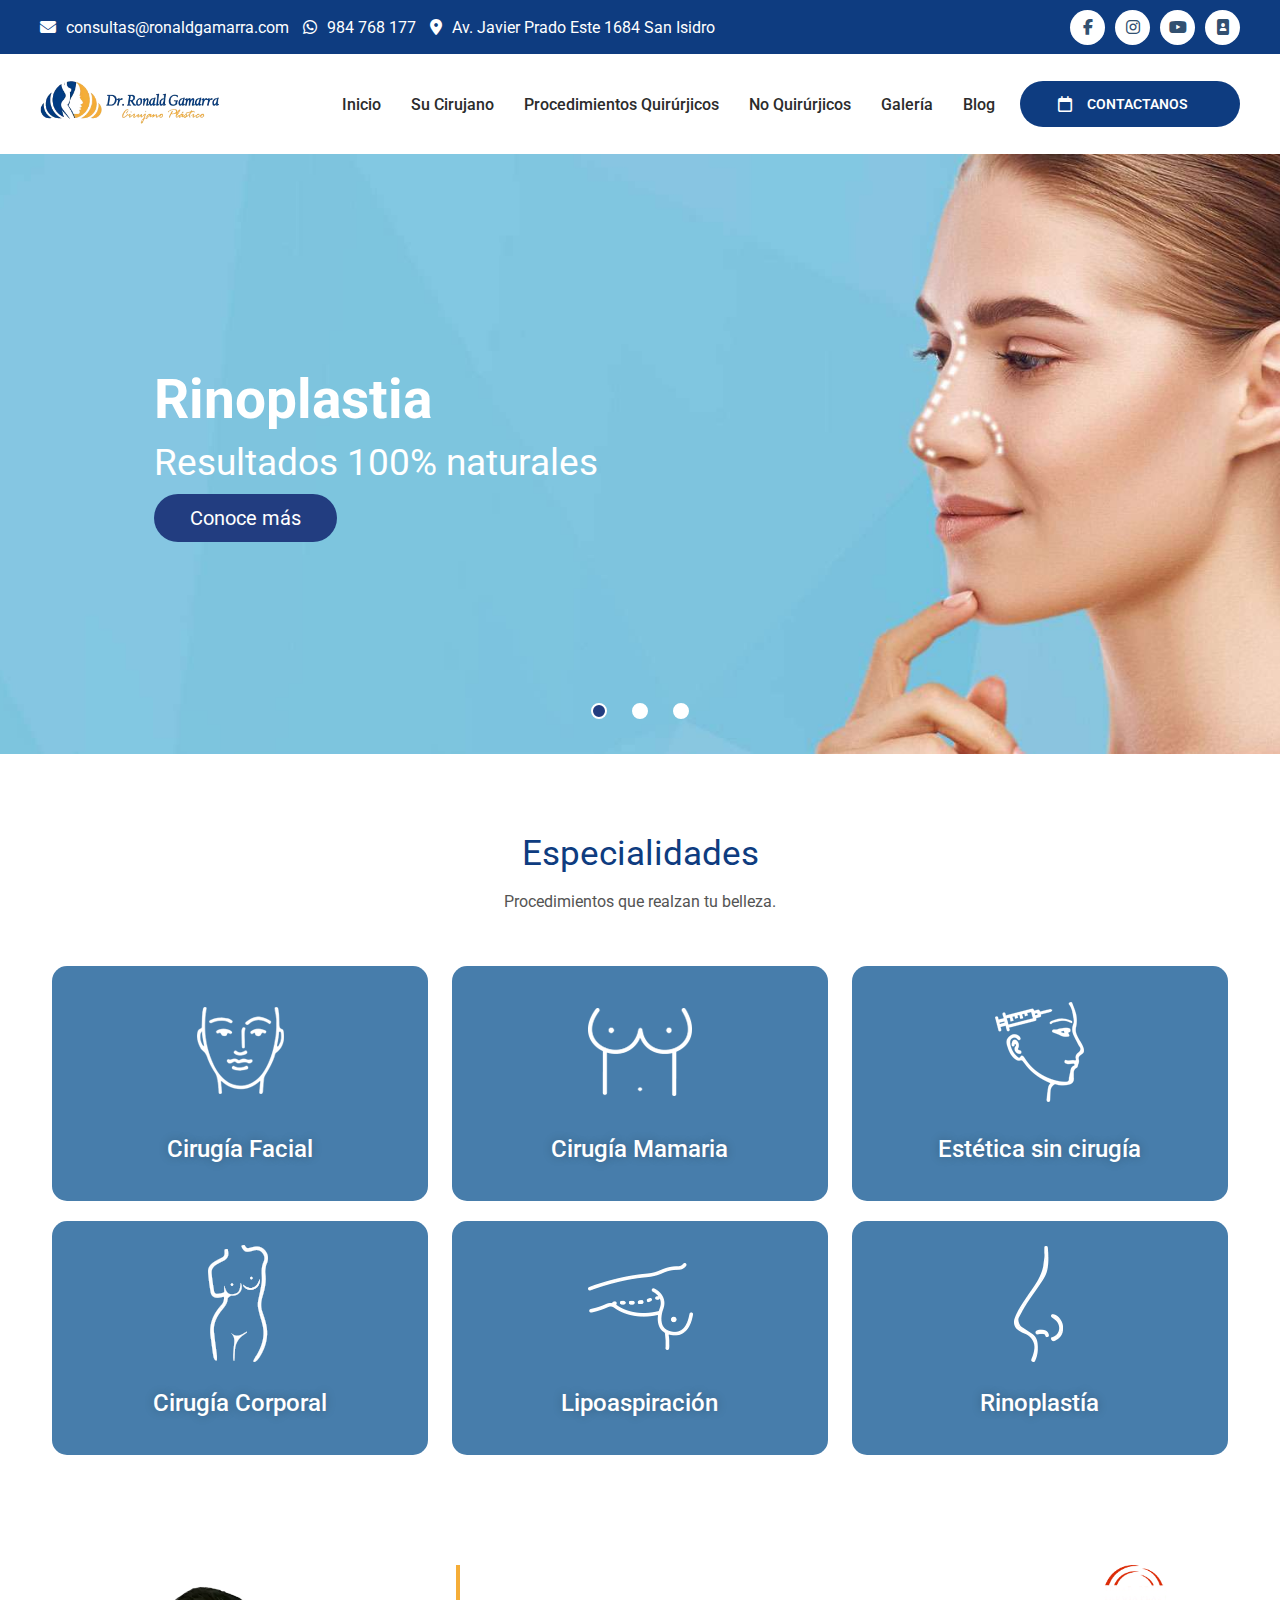
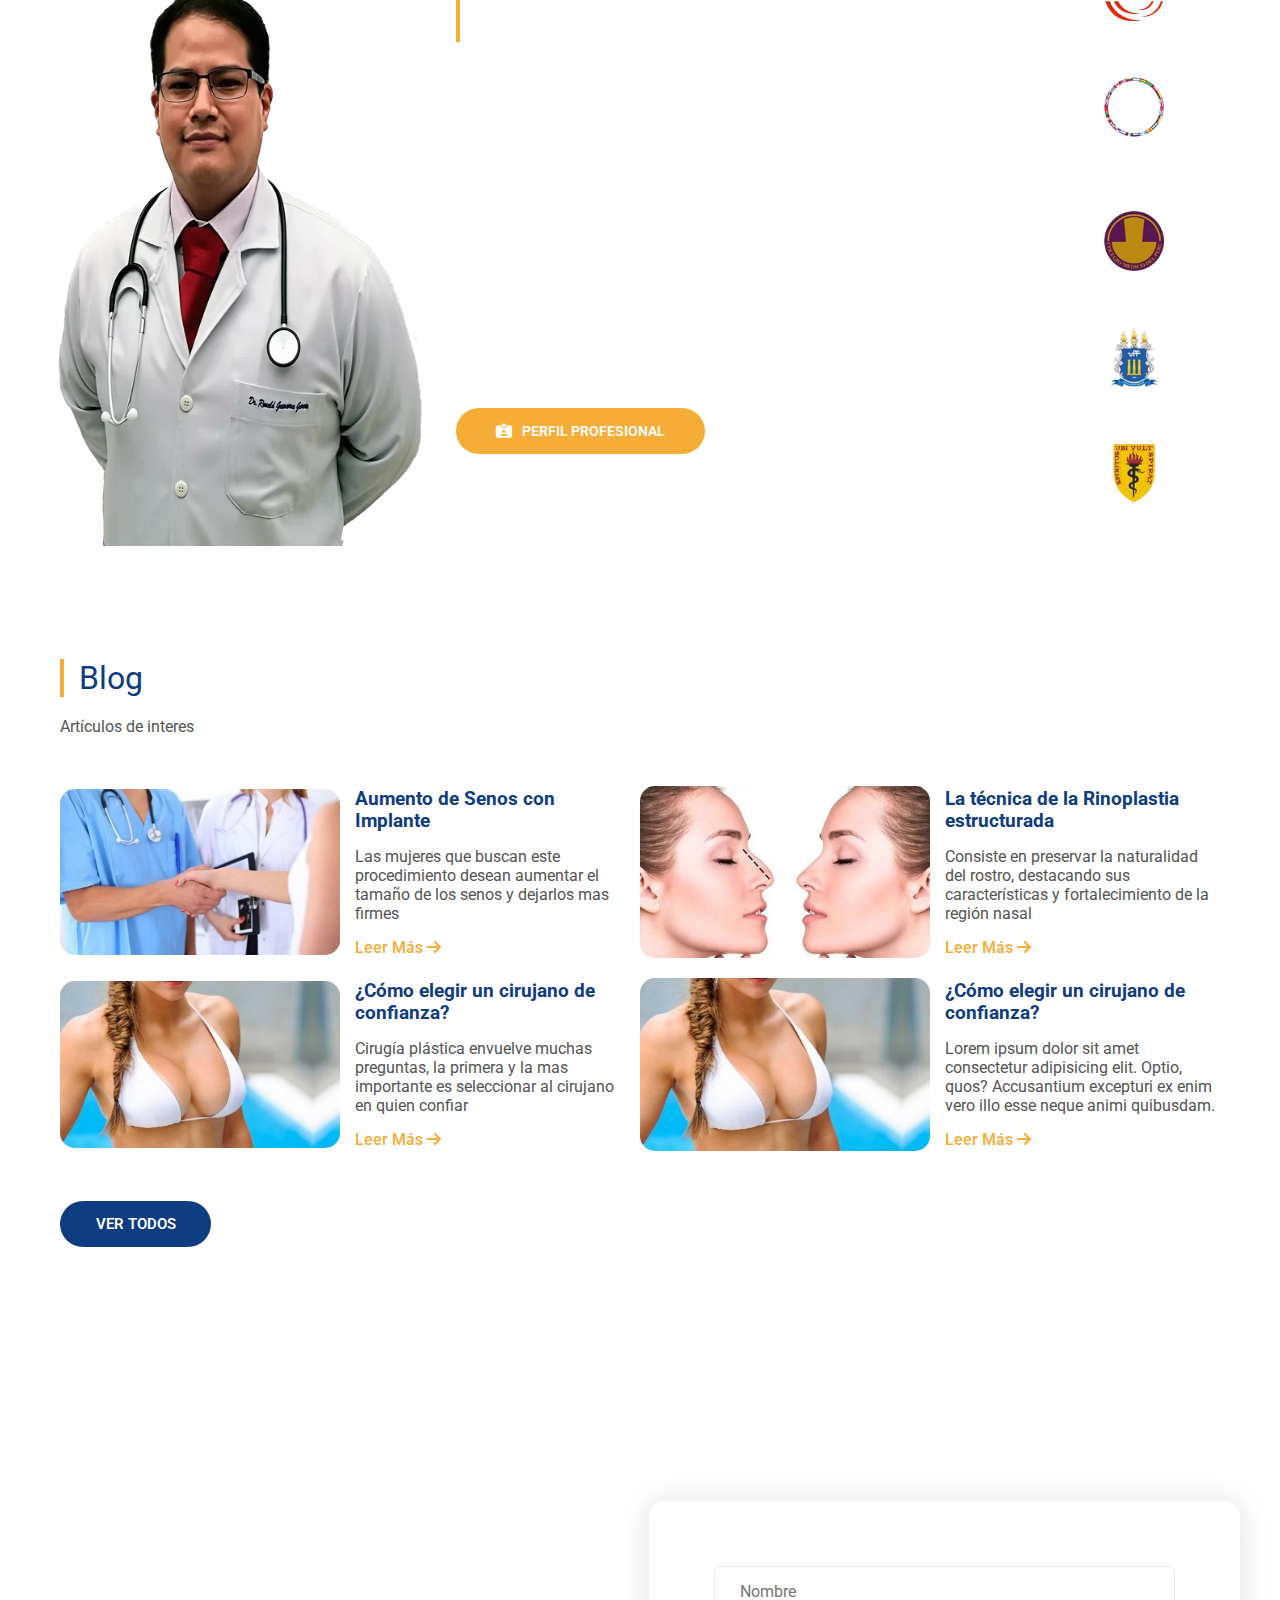
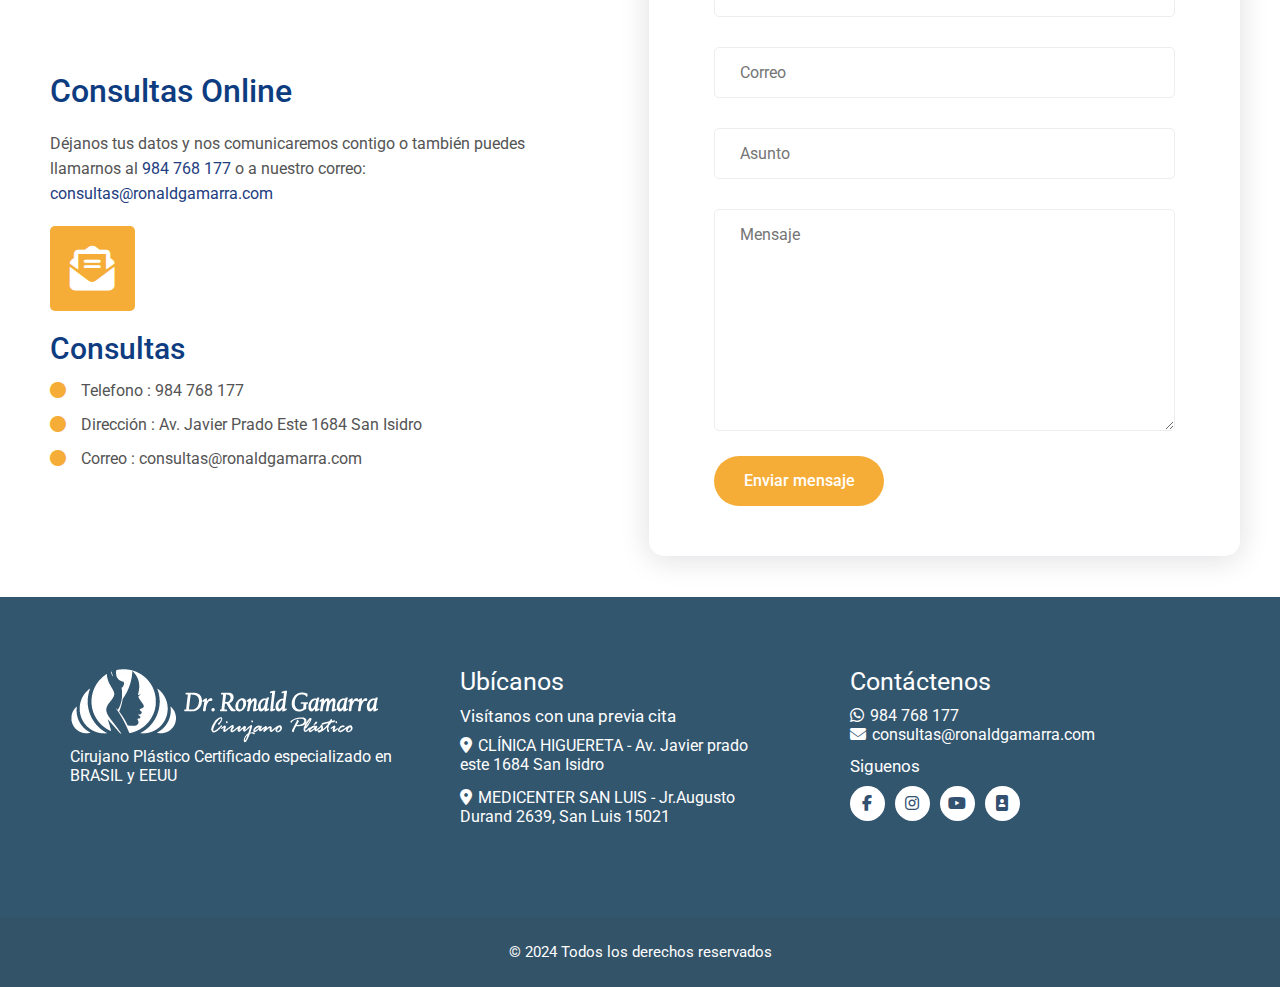
==== commit 7ce4a1ef: "cambios" ====
--- a/index.html
+++ b/index.html
@@ -126,7 +126,7 @@
                                     <p>
                                         <img loading="lazy" class="alignnone size-full wp-image-46" src="img/especialidad/rinoplastia.webp" alt="" width="116" height="117"/>
                                     </p>
-                                    <h4>Ronoplatia</h4>
+                                    <h4>Rinoplastía</h4>
                                 </div>
                             </div>
                         </a>
--- a/css/components/header.css
+++ b/css/components/header.css
@@ -105,10 +105,11 @@
     justify-content: center;
     cursor: pointer;
 }
-.nav ul .btn-nav a{
+.nav ul .btn-nav p{
     color: #ffffff; 
     text-transform: uppercase;
     font-size: 14px;
+    margin: 0px 15px;
     font-weight: 600;
 }
 
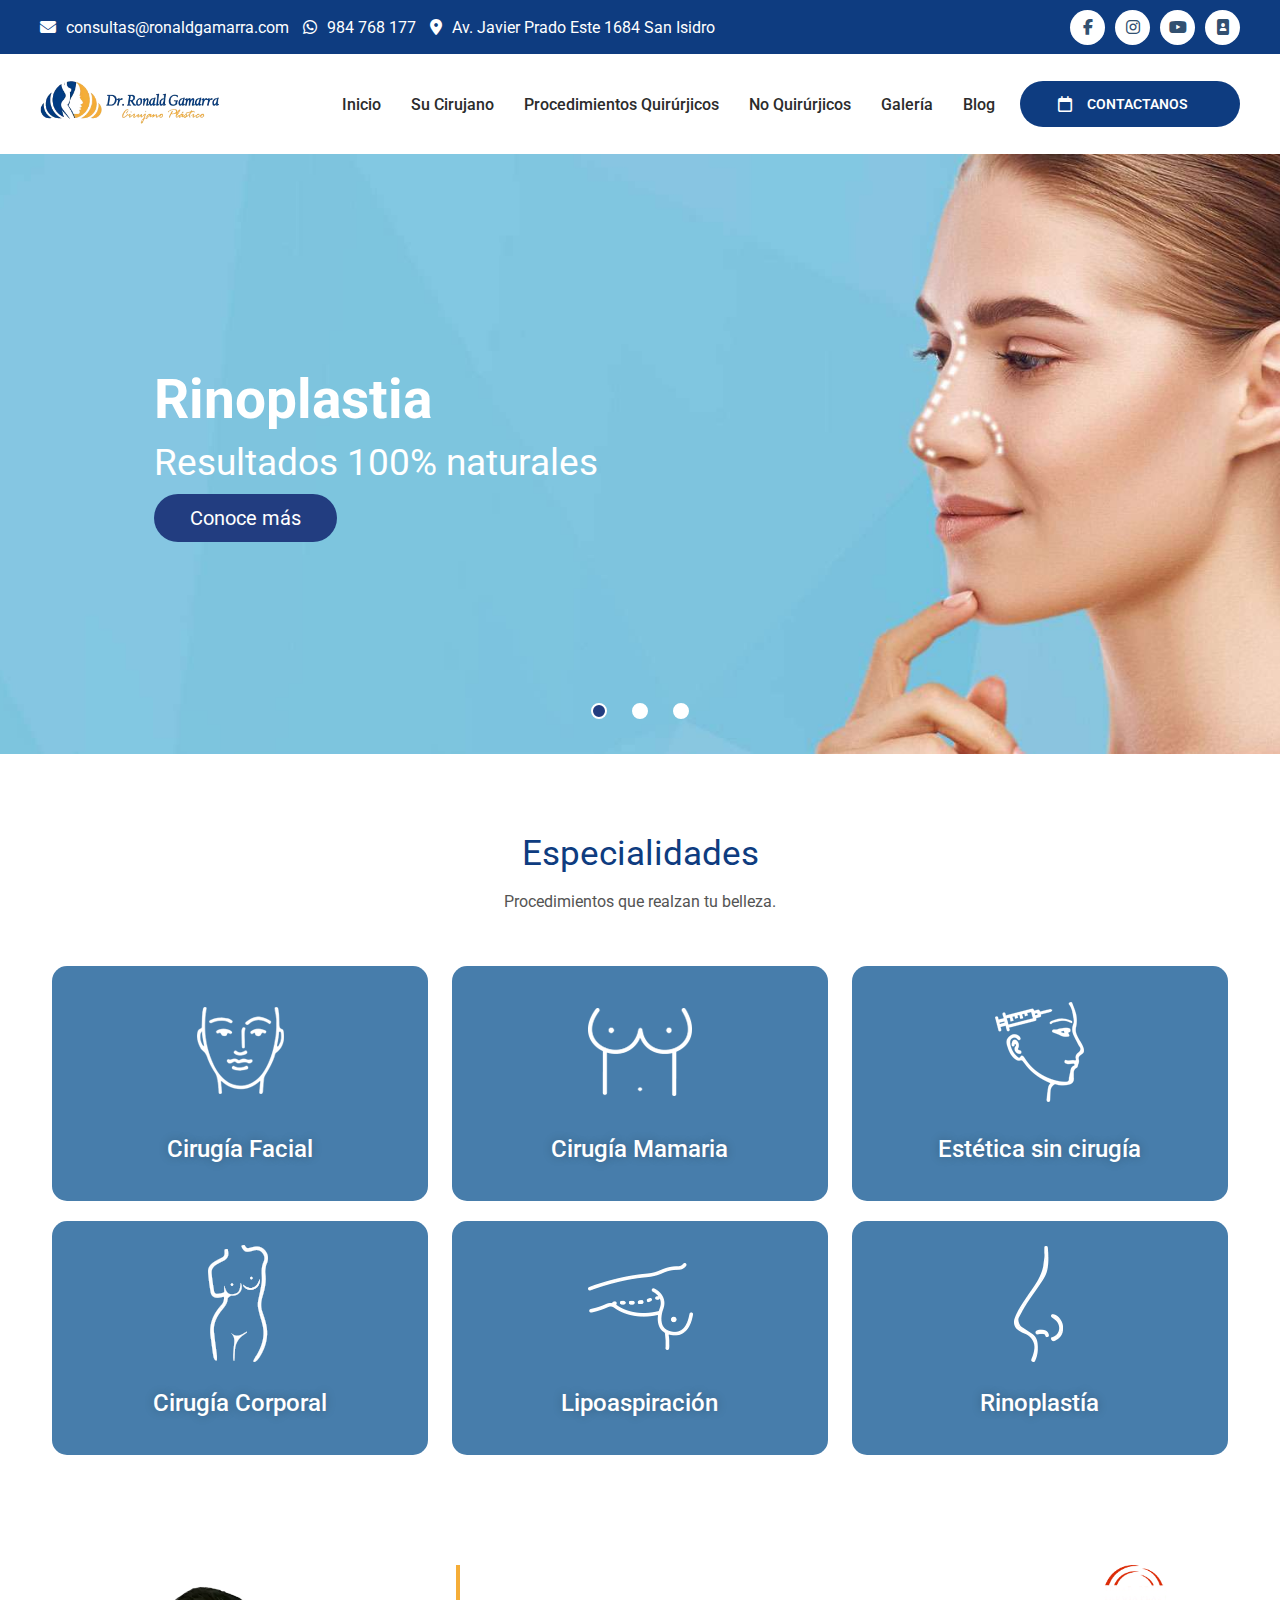
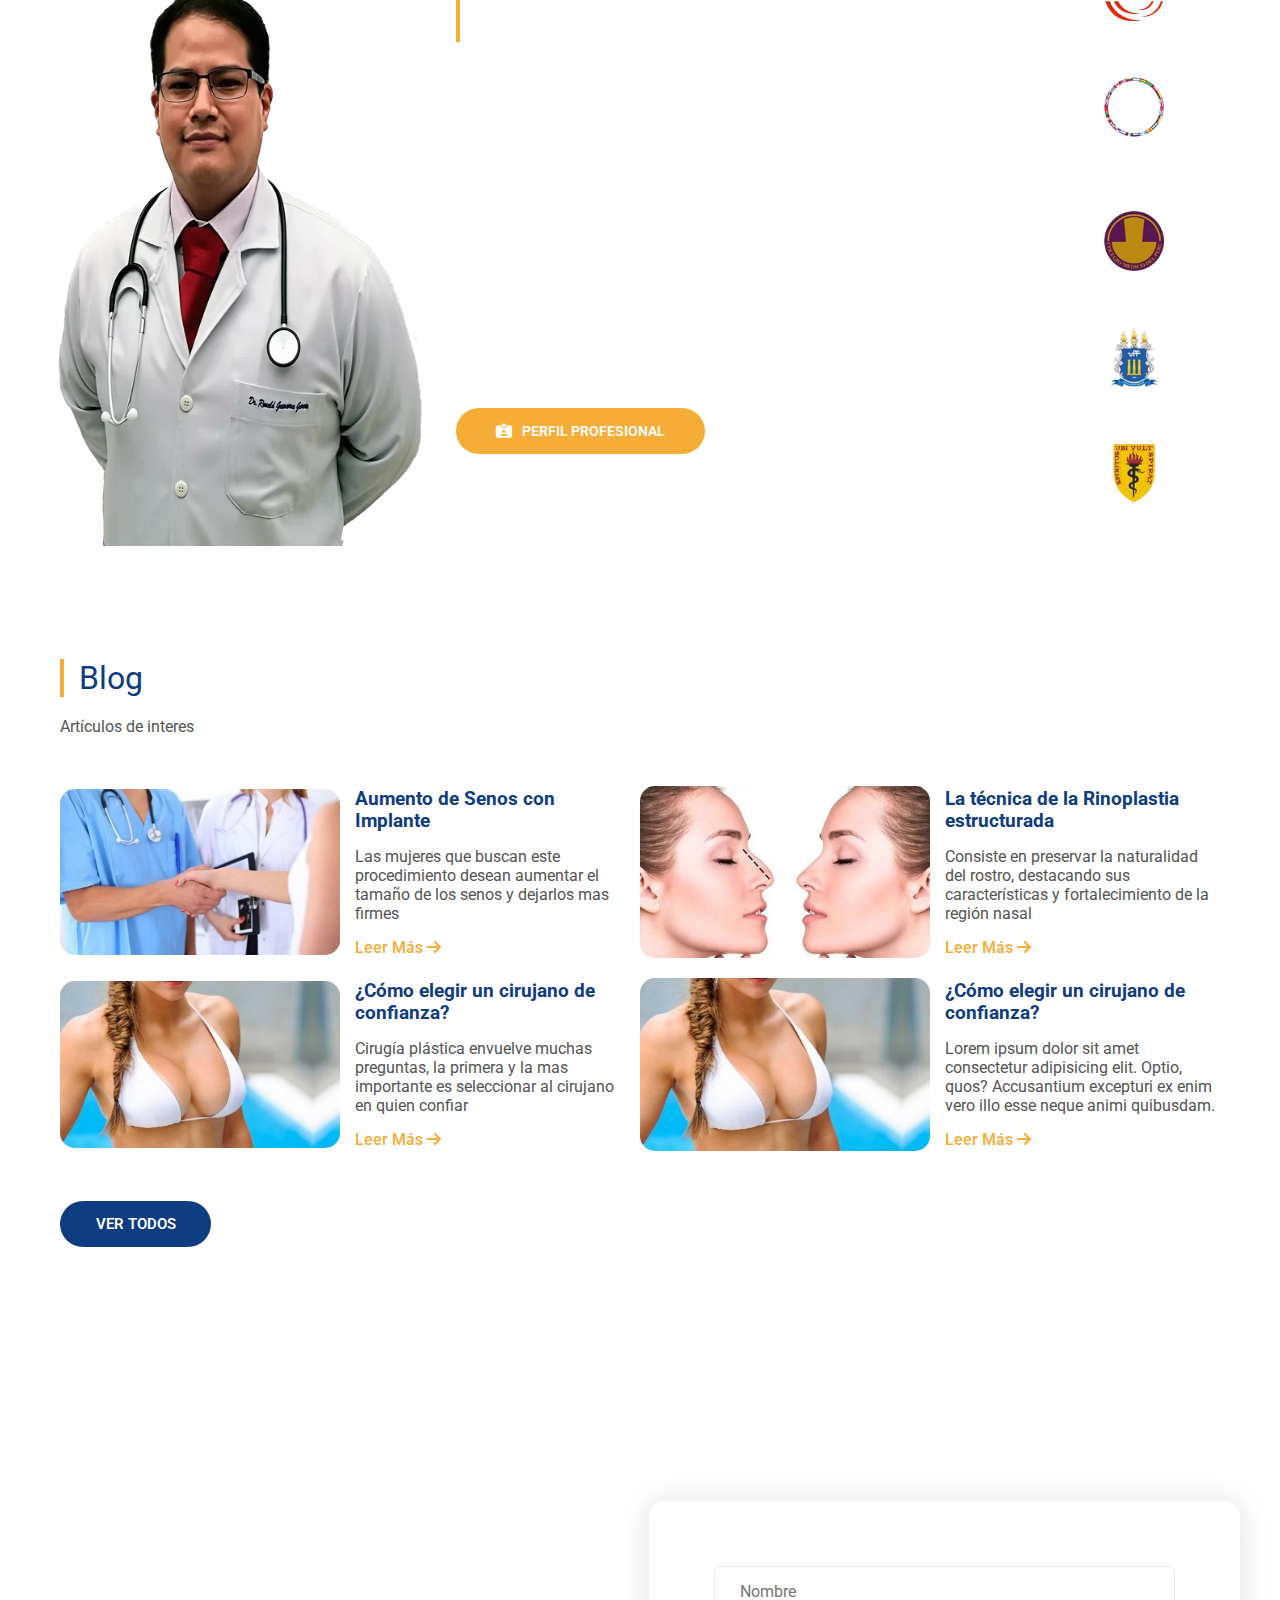
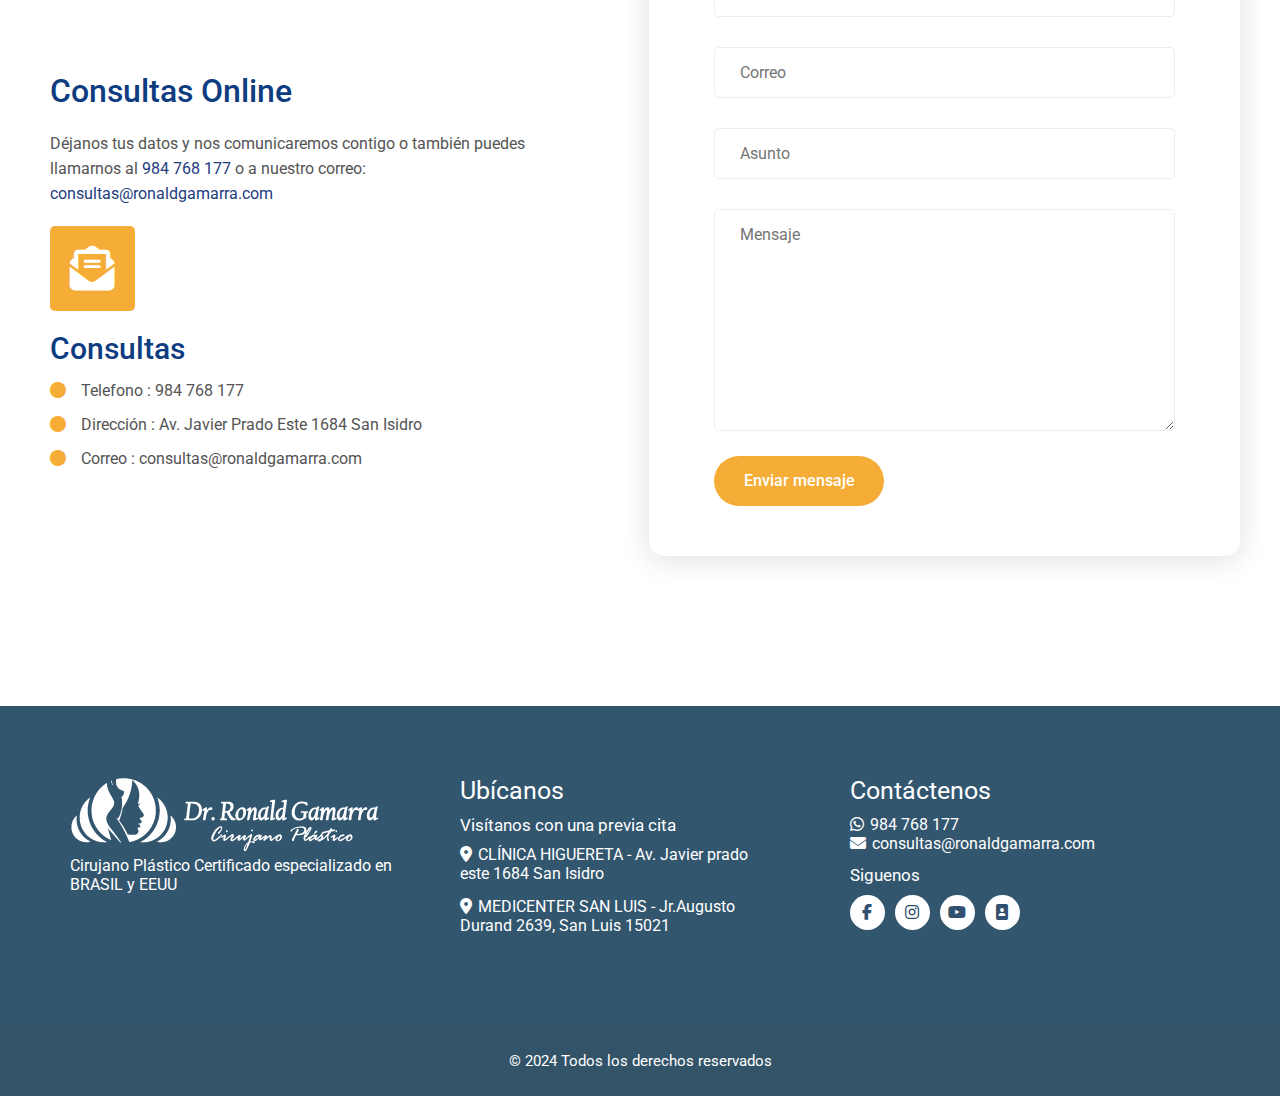
==== commit 0a618f88: "por terminar seccion categoria" ====
--- a/index.html
+++ b/index.html
@@ -9,7 +9,7 @@
     <link rel="stylesheet" href="css/style.css">
     <link rel="stylesheet" href="css/components/header.css">
     <link rel="stylesheet" href="css/components/footer.css">
-    <link rel="stylesheet" href="css/media.css">
+    <link rel="stylesheet" href="css/responsivo/media.css">
     <link rel="shortcut icon" href="img/favicon.png" type="image/x-icon">
 </head>
 <body>
--- a/css/style.css
+++ b/css/style.css
@@ -257,7 +257,6 @@
 
 /*-------- FORMULARIO-CONTACTO --------*/
 .formulario{
-    height: 100vh;
     padding-top: 0;
 }
 .form-container{
--- a/css/components/header.css
+++ b/css/components/header.css
@@ -53,6 +53,7 @@
     display: none;
 }
 .navbar{
+    width: 100%;
     padding: 17px 0px;
     height: 100px;
     background-color: #ffffff;
--- a/css/responsivo/media.css
+++ b/css/responsivo/media.css
@@ -0,0 +1,1314 @@
+:root{
+    --color-icono : #325070;
+    --headertop-btn-sub : #0E3C80;
+    --btnslider: #223D80;
+    --btndoctor: #F5AD38;
+    --navletter: #2B2B2B;
+    --especialidades: #457baa;
+    --texto: #545454;
+    --footer: #33566F;
+    --copyright: #335369;
+}
+
+@media screen and (max-width: 1280px){
+     /*____ Content ____*/
+    .container{
+        margin: 0 auto;
+        max-width:  1200px;
+        width: 100%;
+    }
+    /*____ NAVBAR ____*/
+    .navbar .navbar__content {
+        justify-content: space-between;
+    }
+    .navbar .navbar__content > .logoDr{
+        width: 15%;
+    }
+    .navbar img{
+        width: 100%;
+    }
+    .nav ul{
+        display: flex;
+        justify-content: center;
+        align-items: center;
+    }
+
+    /*____ BLOG ____*/
+    .contenido-blog{
+        padding: 0px 20px;
+    }
+    
+    /*____ CONSULTAS ____*/
+    
+    
+    /*____ FOOTER ____*/
+    .row-footer {
+        display: flex;
+        justify-content: space-evenly;
+    }
+    .copyright {
+        text-align: center;
+    }
+
+    
+}
+
+@media screen and (max-width: 1050px) {
+    .btn-nav{
+        background-color: var(--headertop-btn-sub);
+        color: #ffffff;
+        height: 46px;
+        width: 150px;
+        cursor: pointer;
+        justify-content: space-evenly;
+    }
+    .nav ul .btn-nav p{
+        margin: 0;
+    }
+    .contenido-blog .details-blog article {
+        flex-direction: column;
+        margin: auto;
+        justify-content: center;
+    }
+    .contenido-blog .details-blog article > img {
+        width: 90%;
+        border-radius: 15px;
+        margin-right: 15px;
+    }
+    .contenido-blog .details-blog article .textBlog {
+        width: 90%;
+        height: max-content;
+    }
+}   
+
+@media screen and (max-width: 990px){
+    .container{
+        max-width: 95%;
+    }
+    /*____ HEADER ____*/
+    .information a, .information a i{
+        text-decoration: none;
+        color: #ffffff;
+        margin-right: 10px;
+        font-size: 13px;
+    }
+    .links-redes ul li{
+        background-color: #ffffff;
+        margin-left: 10px;
+        height: 25px;
+        width: 25px;
+        border-radius: 50%;
+        display: flex;
+        align-items: center;
+        justify-content: center;
+        cursor: pointer;
+    }
+    /*____ NAVBAR ____*/
+    .navbar .navbar__content > .logoDr{
+        width: 220px;
+    }
+    .logoDr img{
+        width: 100%;
+        height: 100%;
+        object-fit: cover;
+    }
+    .nav ul li a{
+        font-weight: 500;
+        font-size: 12px;
+    }
+    .nav ul .btn-nav a{
+        color: #ffffff;
+        text-transform: uppercase;
+        font-size: 13px;
+        font-weight: 600;
+        margin: 0 5px;
+    }
+    /*____ SLIDER ____*/
+    .content-slider h2{
+        font-size: 36px;
+    }
+    .content-slider p{
+        font-size: 24px;
+    }
+    .container-slider > li .content-slider .btnSlider{
+        width: max-content;
+        background-color: var(--btnslider);
+        padding: 12px 26px;
+        border-radius: 30px;
+        color: #fff;
+        font-size: 18px;
+        cursor: pointer;
+    }
+    .container-slider > li{
+        width: 100%;
+        height: 400px;
+    }
+    /*____ ESPECIALIDADES ____*/
+    .especialidades .row aside a {
+        width: 100%;
+        box-sizing: border-box;
+        min-height: 1px;
+        margin: 15px 0px;
+        min-height: 1px;
+    }
+    .especialidades .row aside a {
+        width: calc(100% / 2 - 1.5rem);
+        margin: 0 0.75rem;
+    }
+
+    /*____ INFORMACION DOCTOR ____*/
+    .dr-section{
+        flex-direction: column;
+        align-items: center;
+    }
+    .dr-section > img{
+        margin-bottom: 30px;
+    }
+    .btn-dr{
+        margin-top: 35px;
+    }
+    .row{
+        display: flex;
+        flex-direction: column;
+    }
+    .about-dr{
+        padding: 30px 12px;
+    }
+    .estudios{
+        display: grid;
+        grid-template-columns: auto auto auto;
+        justify-content: center;
+        gap: 20px;
+        padding: 0px 12px;
+        margin-top: 30px;
+    }
+    .estudios div{
+        color: #ffffff;
+        font-size: 15px;
+        text-align: center;
+        margin-bottom: 20px;   
+        width: 100%;
+        
+    }
+    .estudios div:first-child img{
+        width: 120px;
+        height: 80px;
+    }
+    .estudios div img{
+        width: 80px;
+        max-width: 100%;
+    }
+    .estudios div:last-child{
+        grid-column: span 1;
+    }
+    .estudios div p {
+        padding: 30px 0px;
+    }
+
+    /*____ BLOG ____*/
+    .contenido-blog .details-blog article {
+        display: flex;
+        flex-wrap: wrap;
+        
+    }
+    .contenido-blog .details-blog article:not(article:nth-child(2)):not(article:last-child){
+        align-items: flex-start;
+    }
+    .contenido-blog .details-blog article:not(article:nth-child(1)):not(article:nth-child(3)){
+        align-items: flex-end;
+    }
+    .contenido-blog .details-blog article > img{
+        width: 100%;
+        height: 200px;
+        object-fit: cover;
+        margin: 0;
+    }
+    .contenido-blog .details-blog article .textBlog{
+        width: 100%;
+        margin-top: 10px;
+    }
+    /*____ FORM ____*/
+    .formulario{
+        height: auto;
+        padding-bottom: 0;
+    }
+    .form-container form{
+        width: 50%;
+        background-color: #fff;
+        box-shadow: 0px 3px 30px 0px rgba(24.00000126050871, 22.000001393193834, 43.0000000000001, 0.14);
+        border-radius: 15px;
+        padding: 20px 35px;
+        margin-left: 20px;
+        display: flex;
+        flex-direction: column;
+        transform: translateY(-100px);
+    }
+    .form-container .form-info .info-contact h2{
+        font-size: 28px;
+    }
+    .form-container .form-info .info-contact p{
+        font-size: 16px;
+    }
+    .form-container .form-info .info-contact p a{
+        font-size: 16px;
+    }
+    .form-container .form-info .consulta-info .consulta > i{
+        padding: 10px;
+        font-size: 30px;
+    }
+    .form-container .form-info .consulta-info .consulta h2{
+        font-size: 28px;
+    }
+    .form-container .form-info .consulta-info .consulta > ul > li i{
+        font-size: 12px;
+    }
+    /*____ FORMULARIO ____*/
+    .footer{
+        height: 670px;
+    }
+    .row-footer{
+        flex-direction: column;
+        justify-content: center;
+        align-items: center;
+    }
+    .row-footer > section{
+        width: 100%;
+    }
+    .dr-footer-section{
+        margin: 0px 0px 20px 0px;
+    }
+    .ubicanos-footer{
+        margin: 20px 0px;
+    }
+
+    /*____ PAGINA ABOUT ____*/
+    .title-about-dr h1{
+        font-size: 40px;
+        font-weight: 500;
+    }
+    .title-about-dr h3{
+        font-size: 20px;
+        font-weight: 500;
+    }
+    /*____ ESTUDIOS REALIZADOS ____*/
+
+    .title-about2 h2{
+        font-size: 26px;
+        color: #0E3C80;
+        font-weight: 500;
+    }
+    .infoEspecialidad p {
+        font-size: 16px;
+    }
+    .secciones .titlemem h2{
+        font-size: 16px;
+    }
+    
+    .about .container{
+        width: 90%;
+    }
+    .estudiosrealizados{
+        display: flex;
+        flex-direction: column;
+        width: 100%;
+    }
+    .informaciondoctor{
+        width: 100%;
+    }
+    .estudiosrealizados .especialidades{
+        padding: 0px 0px 50px 0px;  
+    }
+    .estudiosrealizados .especialidad{
+        display: flex;
+        justify-content: left;
+    }
+    .estudiosrealizados .especialidad .infoEspecialidad{
+        width: 75%;
+    }
+    .estudiosrealizados .especialidad p{
+        width: 100%;
+        margin-bottom: 14px;
+        padding: 0px;
+    }
+    .secciones{
+        width: 100%;
+    }
+    .secciones .titlemem {
+        display: flex;
+        align-items: center;
+        justify-content: left;
+        align-items: center;
+        padding: 1rem;
+        background-color: #0e3c80;
+        cursor: pointer;
+        border-bottom: 1px solid #ccc;
+        width: 100%;
+    }
+    .secciones .membresias{
+        width: 100%;
+    }
+    .secciones .formentrena{
+        width: 100%;
+    }
+    .secciones .acticientifica{
+        width: 100%;
+    }
+    .secciones .evencientifica{
+        width: 100%;
+    }
+    .secciones .listas{
+        width: 100%;
+    }
+}
+@media screen and (max-width: 950px) {
+    .navbar .navbar__content > .logoDr{
+        width: 150px;
+    }
+}
+@media screen and (max-width: 768px){
+    .container{
+        max-width: 90%;
+    }
+    /*____ INFORMACION HEADER ____*/
+    .header-info{
+        height: 60px;
+    }
+    .information a, .information a i{
+        text-decoration: none;
+        color: #ffffff;
+        margin-right: 10px;
+        display: flex;
+        font-size: 16px;
+    }
+    .links-redes ul li{
+        background-color: #ffffff;
+        margin-left: 10px;
+        height: 35px;
+        width: 35px;
+        border-radius: 50%;
+        display: flex;
+        align-items: center;
+        justify-content: center;
+        cursor: pointer;
+    }
+    /*____ NAVBAR ____*/
+    
+    .menu-icon{
+        display: block;
+    }
+    .navbar .navbar__content > .logoDr{
+        width: 220px;
+    }
+    .nav ul {
+        display: flex;
+        flex-direction: column; 
+        align-items: flex-start; 
+        padding: 20px 30px;
+    }
+    .nav ul .logoDr{
+        display: block;
+        width: 100%;
+        height: 100%;
+        margin-bottom: 20px;
+    }
+    .nav ul li{
+        margin: 10px 0px;
+    }
+    .nav ul li a{
+        font-size: 14px;
+        margin: 0;
+        font-weight: 500;
+    }
+    .nav.active {
+        transform: none;
+    }
+    .nav {
+        position: fixed;
+        top: 0;
+        left: 0;    
+        width: 40%; 
+        height: 100vh;
+        background-color: #fff; 
+        transition: transform 0.3s ease; 
+        z-index: 1000;
+        overflow-y: auto;
+        transform: translateX(-100%);
+        box-shadow: 0 0 10px #00000055;
+    }
+    .btn-nav{
+        background-color: var(--headertop-btn-sub);
+        color: #ffffff;
+        margin: 10px 0 0 0;
+        height: 46px;
+        width: 100%;
+        border-radius: 30px;
+        display: flex;
+        align-items: center;
+        justify-content: center;
+        gap: 15px;
+        cursor: pointer;
+    }
+    .menu-icon p{
+        cursor: pointer; 
+        display: flex;
+        font-size: 14px;
+        align-items: center;
+        justify-content: center;
+        color: #2B2B2B;
+        font-weight: 500;
+    }
+    .menu-icon i{
+        color: #223D80;
+        font-size: 30px;
+        margin-left: 10px;
+    }
+    .nav ul li:not(:last-child) a::before {
+        content: none;
+        width: auto;
+        height: auto;
+        background-color: initial;
+        transition: none;
+    }
+    .nav ul li a:hover::before {
+        width: auto;
+    }
+    /*____ SLIDER ____*/
+    .content-slider h2{
+        font-size: 28px;
+    }
+    .content-slider p{
+        font-size: 20px;
+    }
+    .container-slider > li .content-slider .btnSlider{
+        width: max-content;
+        background-color: var(--btnslider);
+        padding: 12px 20px;
+        border-radius: 30px;
+        color: #fff;
+        font-size: 16px;
+        cursor: pointer;
+    }
+    .container-slider > li{
+        width: 100%;
+        height: 400px;
+    }
+    /*____ INFORMACION DOCTOR ____*/
+    .dr-section{
+        flex-direction: column;
+        align-items: center;
+    }
+    .dr-section > img{
+        margin-bottom: 30px;
+    }
+    .btn-dr{
+        margin-top: 35px;
+    }
+    .row{
+        display: flex;
+        flex-direction: column;
+    }
+    .about-dr{
+        padding: 30px 12px;
+    }
+    .estudios{
+        display: grid;
+        grid-template-columns: auto auto auto;
+        justify-content: center;
+        gap: 20px;
+        padding: 0px 12px;
+    }
+    .estudios div{
+        color: #ffffff;
+        font-size: 15px;
+        text-align: center;
+        margin-bottom: 20px;   
+        width: 100%;
+        
+    }
+    .estudios div:first-child img{
+        width: 120px;
+        height: 80px;
+    }
+    .estudios div img{
+        width: 80px;
+        max-width: 100%;
+    }
+    .estudios div:last-child{
+        grid-column: span 1;
+    }
+    .estudios div p {
+        padding: 30px 0px;
+    }
+
+
+    /*____ BLOG ____*/
+    .contenido-blog .details-blog {
+        display: flex;
+        flex-direction: column;
+        margin: 40px 0;
+    }
+    
+    .contenido-blog .details-blog article {
+        width: 100%; 
+        padding: 10px 0;
+        margin-bottom: 20px; 
+    }
+    
+    .contenido-blog .details-blog article > img {
+        width: 100%;
+        border-radius: 15px;
+        margin-bottom: 15px; 
+    }
+    
+    .contenido-blog .details-blog article .textBlog {
+        width: 100%; 
+    }
+
+    /*____ FORMULARIO ____*/
+    .form-container{
+        display: flex;
+        flex-direction: column;
+        text-align: left;
+    }
+    .form-container form{
+        transform: none;
+        width: 100%;
+        margin: 20px 0 40px 0;
+    }
+    .form-container .form-info{
+        width: 100%;
+    }
+
+    /*____ FOOTER ____*/
+    .footer-content{
+        padding-top: 70px;
+    }
+    .ubicanos-footer h3{
+        font-size: 23px;
+        margin-top: 15px;
+    }
+    .ubicanos-footer p{
+        font-size: 17px;
+    }
+    /*____ PAGINA ABOUT ____*/
+    /*____ ESTUDIOS REALIZADOS ____*/
+    .title-about2 h2{
+        font-size: 24px;
+        color: #0E3C80;
+        font-weight: 500;
+    }
+    .infoEspecialidad p {
+        font-size: 16px;
+    }
+    .secciones .titlemem h2{
+        font-size: 16px;
+    }
+
+    
+}
+@media screen and (max-width: 576px){
+    .container{
+        max-width: 90%;
+    }
+
+    /*____ INFORMACION ____*/
+
+    .information a, .information a i{
+        text-decoration: none;
+        color: #ffffff;
+        margin-right: 10px;
+        display: flex;
+        font-size: 15px;
+    }
+
+    /*____ NAVBAR ____*/
+    .nav {
+        width: 50%;
+    }
+    .nav ul li:not(:last-child) a::before {
+        content: none;
+        width: auto;
+        height: auto;
+        background-color: initial;
+        transition: none;
+    }
+    .nav ul li a:hover::before {
+        width: auto;
+    }
+    .btn-nav{
+        background-color: var(--headertop-btn-sub);
+        color: #ffffff;
+        margin: 10px 0 0 0;
+        height: 46px;
+        width: 100%;
+        border-radius: 30px;
+        display: flex;
+        align-items: center;
+        justify-content: center;
+        cursor: pointer;
+    }   
+    
+    /*____ SLIDER ____*/
+        
+    .slider-indicators {
+        position: relative;
+        top: 285px;
+    }
+    .content-slider h2{
+        font-size: 22px;
+    }
+    .content-slider p{
+        font-size: 16px;
+    }
+    .container-slider > li .content-slider .btnSlider{
+        width: max-content;
+        background-color: var(--btnslider);
+        padding: 8px 14px;
+        border-radius: 30px;
+        color: #fff;
+        font-size: 12px;
+        cursor: pointer;
+    }
+    .container-slider > li{
+        width: 100%;
+        height: 250px;
+    }   
+    /*____ ESPECIALIDADES ____*/
+    .esp-title h3{
+        font-size: 28px;
+    }
+    .esp-title p{
+        font-size: 14px;
+    }
+    .especialidades .row aside a {
+        width: 100%;
+        margin: 0;
+    }
+    .servi-card {
+        text-align: center;
+        border-radius: 15px;
+    }
+    .blanco {
+        color: #ffffff;
+    }
+    .servi-card h4 {
+        color: white;
+        font-size: 16px;
+        font-weight: 500;
+    }
+    
+    /*____ PARTE DEL DOCTOR ____*/
+
+    .dr-section{
+        flex-direction: column;
+        align-items: center;
+    }
+    .dr-section > img{
+        margin-bottom: 30px;
+    }
+    .btn-dr{
+        margin-top: 35px;
+    }
+    .row{
+        display: flex;
+        flex-direction: column;
+    }
+    .title-about h1{
+        font-size: 28px;
+    }
+    .about-dr{
+        padding: 30px 12px;
+    }
+    .about-dr p{
+        font-size: 14px;
+    }
+    .estudios{
+        display: grid;
+        grid-template-columns: auto auto auto;
+        justify-content: center;
+        gap: 20px;
+        padding: 0px 12px;
+    }
+    .estudios div{
+        color: #ffffff;
+        font-size: 15px;
+        text-align: center;
+        margin-bottom: 20px;   
+        width: 100%;
+        
+    }
+    .estudios div:first-child img{
+        width: 120px;
+        height: 80px;
+    }
+    .estudios div img{
+        width: 80px;
+        max-width: 100%;
+    }
+    .estudios div:last-child{
+        grid-column: span 1;
+    }
+    .estudios div p {
+        padding: 30px 0px;
+        font-size: 14px;
+    }
+
+    /*____ BLOG ____*/
+    .contenido-blog .details-blog article:not(article:nth-child(2)):not(article:last-child){
+        padding: 0;
+    }
+    .contenido-blog .details-blog{
+        margin: 0;
+    }
+    .title-blog h2{
+        font-size: 28px;
+    }
+    .title-blog p{
+        color: var(--texto);
+        font-size: 14px;
+        margin-bottom: 25px;
+    }
+    .textBlog h3{
+        font-size: 16px;
+    }
+    .textBlog p{
+        font-size: 14px;
+    }
+    .textBlog a{
+        font-size: 14px;
+    }
+    .btnVerTodos{
+        background-color: var(--headertop-btn-sub);
+        color: #ffffff;
+        height: 46px;
+        width: 151px;
+        font-size: 14px;
+
+    }
+
+    /*____ FORMULARIO ____*/
+    .form-container{
+        display: flex;
+        flex-direction: column;
+        text-align: left;
+    }
+    .form-container form{
+        transform: none;
+        width: 100%;
+        margin: 20px 0 40px 0;
+    }
+    .form-container .form-info{
+        width: 100%;
+    }
+    .form-container .form-info .info-contact h2{
+        font-size: 26px;
+    }
+    .form-container .form-info .info-contact p{
+        font-size: 14px;
+    }
+    .form-container .form-info .info-contact p a{
+        font-size: 14px;
+    }
+    .form-container .form-info .consulta-info .consulta > i{
+        padding: 10px;
+        font-size: 28px;
+    }
+    .form-container .form-info .consulta-info .consulta h2{
+        font-size: 26px;
+    }
+    .form-container .form-info .consulta-info .consulta > ul > li i{
+        font-size: 10px;
+    }
+
+    /*____ FOOTER ____*/
+    .footer{
+        height: 700px;
+    }
+    .row-footer{
+        flex-direction: column;
+        justify-content: center;
+        align-items: center;
+    }
+    .row-footer > section{
+        width: 100%;
+    }
+    .dr-footer-section{
+        margin: 0px 0px 20px 0px;
+    }
+    .ubicanos-footer{
+        margin: 20px 0px;
+    }
+    /*____ PAGINA ABOUT ____*/
+    .title-about-dr h1{
+        font-size: 30px;
+        font-weight: 500;
+    }
+    .title-about-dr h3{
+        font-size: 18px;
+        font-weight: 500;
+    }
+    /*____ ESTUDIOS REALIZADOS ____*/
+    .title-about2 h2{
+        font-size: 24px;
+        color: #0E3C80;
+        font-weight: 500;
+    }
+    .infoEspecialidad p {
+        font-size: 14px;
+    }
+    .secciones .titlemem h2{
+        font-size: 14px;
+    }
+    .estudiosrealizados{
+        display: flex;
+        flex-direction: column;
+        width: 100%;
+    }
+    .informaciondoctor{
+        width: 100%;
+    }
+    .estudiosrealizados .especialidades{
+        padding: 0px 0px 50px 0px;  
+    }
+    .estudiosrealizados .especialidad{
+        display: flex;
+        flex-direction: column;
+        justify-content: center;
+        align-items: center;
+    }
+    .estudiosrealizados .especialidad .infoEspecialidad{
+        width: 100%;
+    }
+    .estudiosrealizados .especialidad p{
+        width: 100%;
+        margin: 0px 0px 14px 0px;
+        padding: 0px;
+    }
+    .infomembresia .membresia{
+        display: flex;
+        flex-direction: column;
+    }
+    .membresia p{
+        font-size: 14px;
+    }
+    .infomembresia h3{
+        font-size: 22px;
+        color: #545454;
+    }
+    .infomembresia ul li{
+        font-size: 14px;
+    }
+    
+}
+@media (min-width: 361px) and (max-width: 430px) {
+    .container{
+        width: 90%;
+    }
+    /*-------- CONTENIDO INFORMACION HEADER --------*/
+    .header-info{
+        background-color: var(--headertop-btn-sub);
+        height: 70px;
+        width: 100%;
+        display: flex;
+        justify-content: center;
+        align-items: center;
+    }
+    .contentInformation{
+        display: flex;
+        justify-content: center;
+        align-items: center;
+        width: 100%;
+        margin: 0;
+    }
+    .information{
+        width: 100%;
+        justify-content: left;
+        align-items: center;
+    }
+    .links-redes ul li{
+        background-color: #ffffff;
+        height: 20px;
+        width: 20px;
+        border-radius: 50%;
+        display: flex;
+        align-items: center;
+        justify-content: center;
+        cursor: pointer;
+        margin-left: 10px;
+
+    }
+    .information a, .information a i{
+        text-decoration: none;
+        color: #ffffff;
+        font-size: 12px;
+    }
+    .links-redes ul li a{
+        text-decoration: none;
+        color: var(--color-icono);
+        font-size: 10px;
+    }
+     /*____ NAVBAR ____*/
+    .navbar .navbar__content > .logoDr{
+        width: 180px;
+        height: 40px;
+    }
+    .nav {
+        width: 60%;
+    }
+    /*____ ESPECIALIDADES ____*/
+    .esp-title h3{
+        font-size: 22px;
+    }
+    .esp-title p{
+        font-size: 12px;
+    }
+    /*____ PARTE DEL DOCTOR ____*/
+    .dr-section > img{
+        margin-bottom: 30px;
+        height: 400px;
+        width: 300px;
+    }
+    .title-about h1{
+        font-size: 24px;
+    }
+    .about-dr p{
+        font-size: 12px;
+    }
+    .btn-dr{
+        color: #ffffff;
+        text-transform: uppercase;
+        background-color: var(--btndoctor);
+        font-weight: 600;
+        font-size: 12px;
+        height: 40px;
+        width: 200px;
+        border-radius: 30px;
+        display: flex;
+        align-items: center;
+        justify-content: center;
+        cursor: pointer;
+    }
+    .estudios div{
+        color: #ffffff;
+        font-size: 12px;
+        text-align: center;
+        margin-bottom: 20px;   
+        width: 100%;
+        
+    }
+    .estudios div p {
+        padding: 30px 0px;
+        font-size: 12px;
+    }
+    /*____ BLOG ____*/
+    .title-blog h2{
+        font-size: 22px;
+    }
+    .title-blog p{
+        color: var(--texto);
+        font-size: 12px;
+        margin-bottom: 25px;
+    }
+    .textBlog h3{
+        font-size: 16px;
+    }
+    .textBlog p{
+        font-size: 12px;
+    }
+    .textBlog a{
+        font-size: 12px;
+    }
+    .btnVerTodos{
+        background-color: var(--headertop-btn-sub);
+        color: #ffffff;
+        height: 40px;
+        width: 120px;
+        font-size: 12px;
+    }
+    /*____ FORMULARIO ____*/
+    .form-container .form-info{
+        width: 100%;
+        padding: 0px 10px;
+    }
+    .form-container form input, .form-container form textarea{
+        width: 100%;
+        border: 1px solid #ededed;
+        padding: 15px 15px;
+        font-size: 14px;
+        margin: 15px 0;
+        border-radius: 5px;
+    }
+    .form-container .form-info .info-contact h2{
+        font-size: 22px;
+    }
+    .form-container .form-info .info-contact p{
+        font-size: 12px;
+    }
+    .form-container .form-info .info-contact p a{
+        font-size: 12px;
+    }
+    .form-container .form-info .consulta-info .consulta > i{
+        padding: 10px;
+        font-size: 22px;
+    }
+    .form-container .form-info .consulta-info .consulta h2{
+        font-size: 22px;
+    }
+    .form-container .form-info .consulta-info .consulta > ul li{
+        font-size: 12px;
+    }
+    .form-container .form-info .consulta-info .consulta > ul > li i{
+        font-size: 8px;
+    }
+    .form-container{
+        display: flex;
+        flex-direction: column;
+        text-align: left;
+    }
+    .form-container form{
+        transform: none;
+        width: 100%;
+        margin: 20px 0 40px 0;
+        padding: 10px 20px;
+    }
+    .form-container .form-info{
+        width: 100%;
+    }
+    .form-container form button{
+        height: 40px;
+        width: 120px;
+        font-size: 14px;
+    }
+    /*____ FOOTER ____*/
+    .dr-footer-section p{
+        font-size: 14px;
+        margin-top: 10px;
+    }
+    .ubicanos-footer h3{
+        font-size: 22px;
+    }
+    .ubicanos-footer p{
+        font-size: 16px;
+    }
+    .ubicanos-footer ul li a{
+        font-size: 14px;
+    }
+    .contactenos-footer h3{
+        font-size: 22px;
+    }
+    .contactenos-footer p{
+        font-size: 16px;
+    }
+    .contactenos-footer ul li a{
+        font-size: 14px;
+    }
+    .links-reades-footer li a{
+        height: 25px;
+        width: 25px;
+    }
+    .textcopy p{
+        color: #ffffff;
+        font-size: 14px;
+    }
+}
+@media (max-width: 360px) {
+    .container{
+        width: 90%;
+    }
+    /*-------- CONTENIDO INFORMACION HEADER --------*/
+    .header-info{
+        background-color: var(--headertop-btn-sub);
+        height: 70px;
+        width: 100%;
+        display: flex;
+        justify-content: center;
+        align-items: center;
+    }
+    .contentInformation{
+        display: flex;
+        justify-content: center;
+        align-items: center;
+        width: 100%;
+        margin: 0;
+    }
+    .information{
+        width: 100%;
+        justify-content: left;
+        align-items: center;
+    }
+    .links-redes ul li{
+        background-color: #ffffff;
+        height: 20px;
+        width: 20px;
+        border-radius: 50%;
+        display: flex;
+        align-items: center;
+        justify-content: center;
+        cursor: pointer;
+        margin-left: 10px;
+
+    }
+    .information a, .information a i{
+        text-decoration: none;
+        color: #ffffff;
+        font-size: 12px;
+    }
+    .links-redes ul li a{
+        text-decoration: none;
+        color: var(--color-icono);
+        font-size: 10px;
+    }
+    
+    .navbar .navbar__content > .logoDr{
+        width: 180px;
+        height: 40px;
+    }
+    .nav {
+        width: 65%;
+    }
+    /*____ ESPECIALIDADES ____*/
+    .esp-title h3{
+        font-size: 22px;
+    }
+    .esp-title p{
+        font-size: 12px;
+    }
+    /*____ PARTE DEL DOCTOR ____*/
+    .dr-section > img{
+        margin-bottom: 30px;
+        height: 400px;
+        width: 300px;
+    }
+    .title-about h1{
+        font-size: 24px;
+    }
+    .about-dr p{
+        font-size: 12px;
+    }
+    .estudios div{
+        color: #ffffff;
+        font-size: 12px;
+        text-align: center;
+        margin-bottom: 20px;   
+        width: 100%;
+        
+    }
+    .estudios div p {
+        padding: 30px 0px;
+        font-size: 12px;
+    }
+    /*____ BLOG ____*/
+    .title-blog h2{
+        font-size: 22px;
+    }
+    .title-blog p{
+        color: var(--texto);
+        font-size: 12px;
+        margin-bottom: 25px;
+    }
+    .textBlog h3{
+        font-size: 16px;
+    }
+    .textBlog p{
+        font-size: 12px;
+    }
+    .textBlog a{
+        font-size: 12px;
+    }
+    .btnVerTodos{
+        background-color: var(--headertop-btn-sub);
+        color: #ffffff;
+        height: 40px;
+        width: 120px;
+        font-size: 12px;
+    }
+    /*____ FORMULARIO ____*/
+    .form-container .form-info{
+        width: 100%;
+        padding: 0px 10px;
+    }
+    .form-container form input, .form-container form textarea{
+        width: 100%;
+        border: 1px solid #ededed;
+        padding: 15px 15px;
+        font-size: 14px;
+        margin: 15px 0;
+        border-radius: 5px;
+    }
+    .form-container .form-info .info-contact h2{
+        font-size: 22px;
+    }
+    .form-container .form-info .info-contact p{
+        font-size: 12px;
+    }
+    .form-container .form-info .info-contact p a{
+        font-size: 12px;
+    }
+    .form-container .form-info .consulta-info .consulta > i{
+        padding: 10px;
+        font-size: 22px;
+    }
+    .form-container .form-info .consulta-info .consulta h2{
+        font-size: 22px;
+    }
+    .form-container .form-info .consulta-info .consulta > ul li{
+        font-size: 12px;
+    }
+    .form-container .form-info .consulta-info .consulta > ul > li i{
+        font-size: 8px;
+    }
+    .form-container{
+        display: flex;
+        flex-direction: column;
+        text-align: left;
+    }
+    .form-container form{
+        transform: none;
+        width: 100%;
+        margin: 20px 0 40px 0;
+        padding: 10px 20px;
+    }
+    .form-container .form-info{
+        width: 100%;
+    }
+    .form-container form button{
+        height: 40px;
+        width: 120px;
+        font-size: 14px;
+    }
+    /*____ FOOTER ____*/
+    .dr-footer-section p{
+        font-size: 12px;
+        margin-top: 10px;
+    }
+    .ubicanos-footer h3{
+        font-size: 20px;
+    }
+    .ubicanos-footer p{
+        font-size: 14px;
+    }
+    .ubicanos-footer ul li a{
+        font-size: 12px;
+    }
+    .contactenos-footer h3{
+        font-size: 20px;
+    }
+    .contactenos-footer p{
+        font-size: 14px;
+    }
+    .contactenos-footer ul li a{
+        font-size: 12px;
+    }
+    .links-reades-footer li a{
+        height: 25px;
+        width: 25px;
+    }
+    .textcopy p{
+        color: #ffffff;
+        font-size: 12px;
+    }
+}
+@media (max-width: 280px){
+    
+}
+
